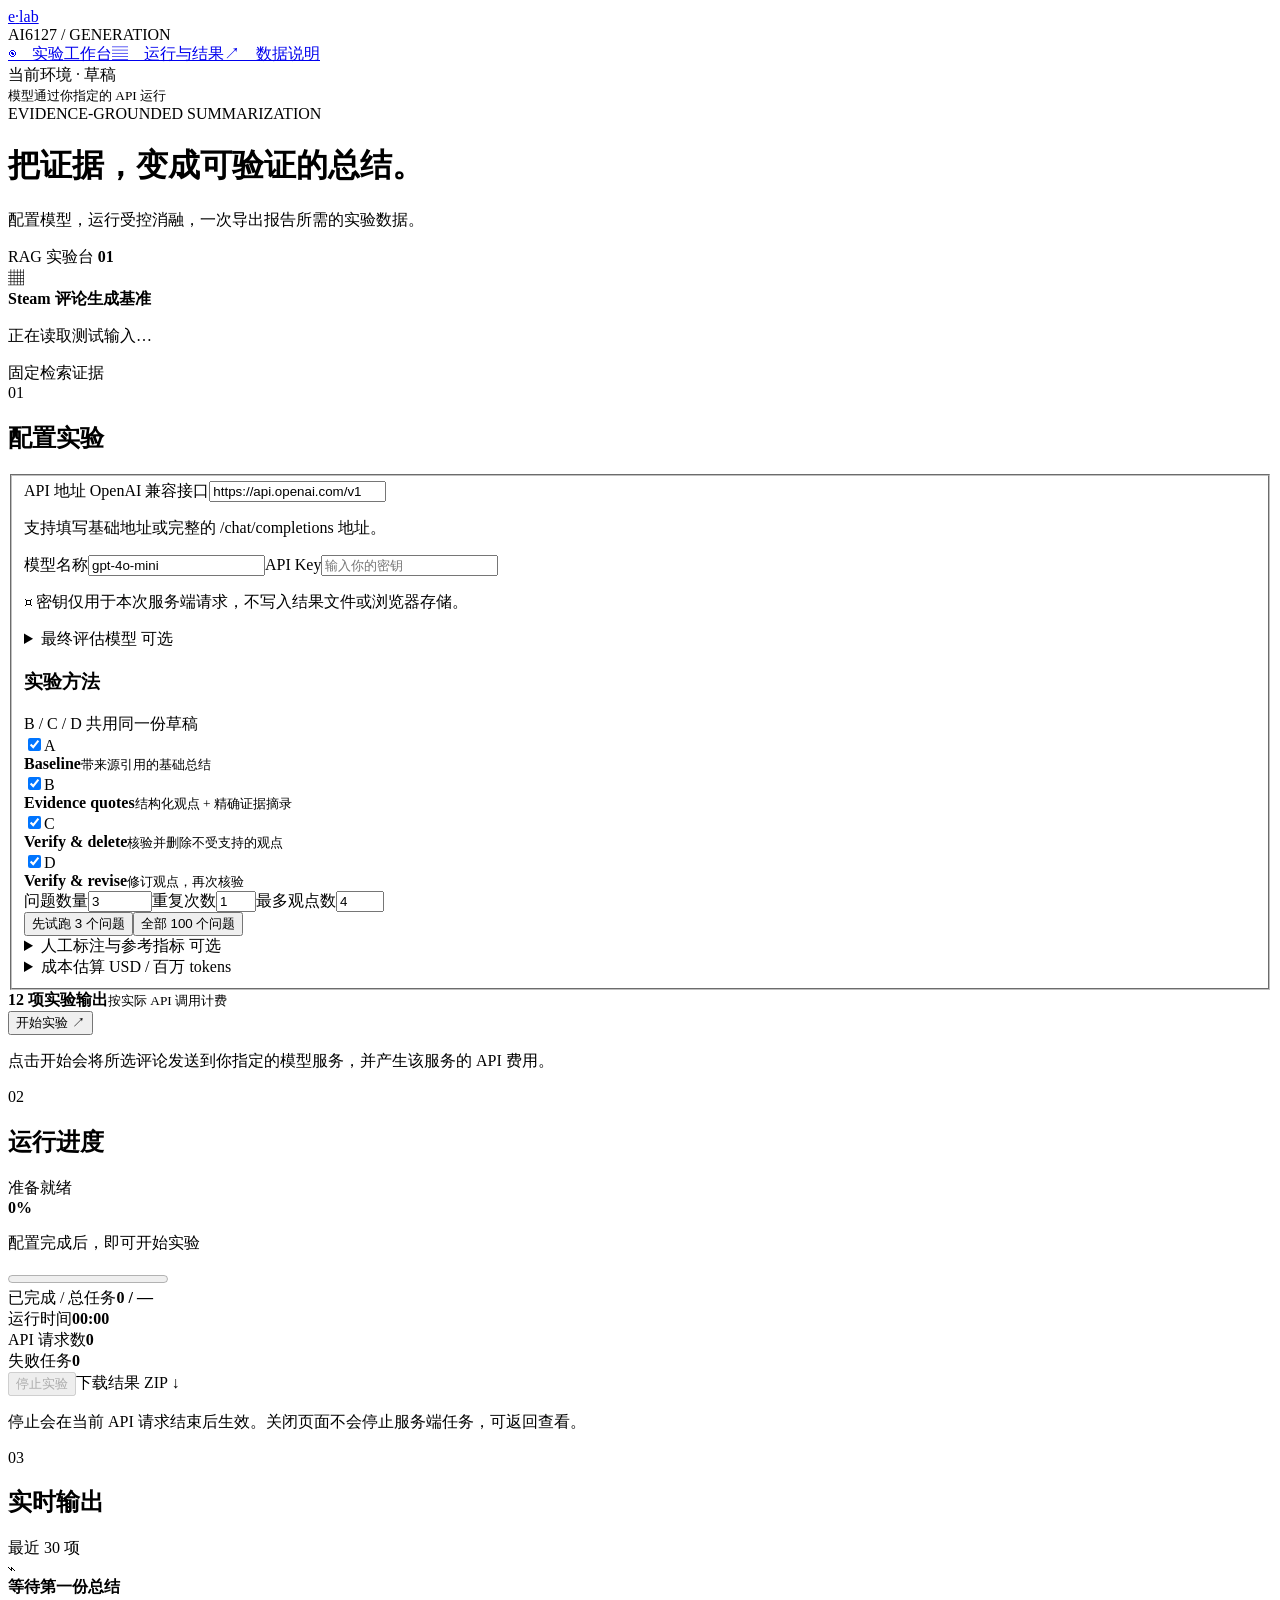
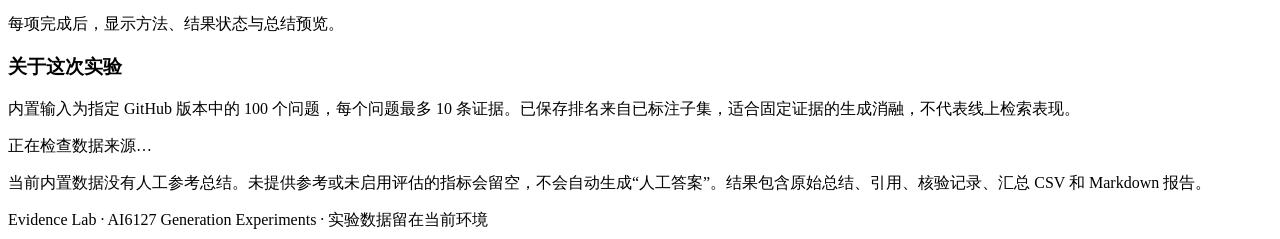
==== web/index.html @ 330d596f "Add experiment web UI and reproducible generation benchmark" ====
<!doctype html>
<html lang="zh-CN">
<head><meta charset="utf-8"><meta name="viewport" content="width=device-width,initial-scale=1"><title>Evidence Lab · RAG 实验台</title><link rel="stylesheet" href="/style.css"><script src="/app.js" defer></script></head>
<body>
<div class="shell">
<aside><a class="brand" href="/">e<span>·</span>lab</a><div class="project">AI6127 / GENERATION</div><nav><a class="active" href="#workspace">◉　实验工作台</a><a href="#results">▤　运行与结果</a><a href="#notes">↗　数据说明</a></nav><div class="aside-foot"><span class="dot"></span> 当前环境 · 草稿<br><small>模型通过你指定的 API 运行</small></div></aside>
<main id="workspace">
<header><div class="eyebrow">EVIDENCE-GROUNDED SUMMARIZATION</div><div class="headline"><div><h1>把证据，变成可验证的总结。</h1><p>配置模型，运行受控消融，一次导出报告所需的实验数据。</p></div><span class="badge">RAG 实验台 <b>01</b></span></div></header>
<div class="dataset-banner"><div class="dataset-icon">▦</div><div><strong>Steam 评论生成基准</strong><p id="dataset-info">正在读取测试输入…</p></div><span class="pill">固定检索证据</span></div>
<div id="alert" role="alert" hidden></div>
<div class="grid">
<section class="panel config"><div class="section-head"><span class="step">01</span><h2>配置实验</h2></div>
<form id="experiment-form">
<fieldset id="config-fields">
<label>API 地址 <span>OpenAI 兼容接口</span><input id="base-url" type="url" value="https://api.openai.com/v1" placeholder="https://your-provider.com/v1" required></label>
<p class="hint">支持填写基础地址或完整的 /chat/completions 地址。</p>
<div class="two"><label>模型名称<input id="model" value="gpt-4o-mini" required maxlength="200"></label><label>API Key<input id="api-key" type="password" autocomplete="off" placeholder="输入你的密钥" required></label></div>
<p class="privacy">⌑ 密钥仅用于本次服务端请求，不写入结果文件或浏览器存储。</p>
<details><summary>最终评估模型 <span>可选</span></summary><label>评估模型名称<input id="judge-model" placeholder="留空则只运行生成和性能测量"></label><div class="two"><label>评估 API 地址<input id="judge-base-url" type="url" placeholder="留空沿用生成 API"></label><label>评估 API Key<input id="judge-api-key" type="password" autocomplete="off" placeholder="留空沿用生成密钥"></label></div><p class="hint">建议使用不同模型进行独立评分。启用后会增加 API 调用及费用。</p></details>
<div class="divider"></div>
<div class="label-row"><h3>实验方法</h3><span>B / C / D 共用同一份草稿</span></div>
<div class="arms">
<label class="arm"><input type="checkbox" name="arm" value="baseline" checked><span class="arm-letter">A</span><div><strong>Baseline</strong><small>带来源引用的基础总结</small></div></label>
<label class="arm"><input type="checkbox" name="arm" value="improved" checked><span class="arm-letter">B</span><div><strong>Evidence quotes</strong><small>结构化观点 + 精确证据摘录</small></div></label>
<label class="arm"><input type="checkbox" name="arm" value="verify_delete" checked><span class="arm-letter">C</span><div><strong>Verify & delete</strong><small>核验并删除不受支持的观点</small></div></label>
<label class="arm"><input type="checkbox" name="arm" value="verify_revise" checked><span class="arm-letter">D</span><div><strong>Verify & revise</strong><small>修订观点，再次核验</small></div></label>
</div>
<div class="three"><label>问题数量<input id="limit" type="number" min="1" max="1000" value="3"></label><label>重复次数<input id="repeats" type="number" min="1" max="5" value="1"></label><label>最多观点数<input id="max-claims" type="number" min="1" max="12" value="4"></label></div>
<div class="presets"><button type="button" id="smoke-preset">先试跑 3 个问题</button><button type="button" id="full-preset">全部 100 个问题</button></div>
<details><summary>人工标注与参考指标 <span>可选</span></summary><label>上传测试集 JSONL<input id="dataset-file" type="file" accept=".jsonl,application/json,text/plain"></label><p class="hint">不上传则使用内置数据。ROUGE/BERTScore 需要逐条人工 reference；关键点覆盖率需要 key_points 与评估模型。</p><div class="checks"><label><input id="rouge" type="checkbox"> ROUGE</label><label><input id="bertscore" type="checkbox"> BERTScore</label></div><p class="hint">参考指标需服务端安装对应依赖；BERTScore 首次运行还需下载模型。</p></details>
<details><summary>成本估算 <span>USD / 百万 tokens</span></summary><div class="two"><label>生成输入价格<input id="input-price" type="number" min="0" step="any" placeholder="留空不估算"></label><label>生成输出价格<input id="output-price" type="number" min="0" step="any" placeholder="留空不估算"></label><label>评估输入价格<input id="judge-input-price" type="number" min="0" step="any" placeholder="留空不估算"></label><label>评估输出价格<input id="judge-output-price" type="number" min="0" step="any" placeholder="留空不估算"></label></div></details>
</fieldset>
<div class="launch"><div><strong id="estimate">12 项实验输出</strong><small id="call-estimate">按实际 API 调用计费</small></div><button type="submit" id="start">开始实验 <span>↗</span></button></div>
<p class="hint launch-hint">点击开始会将所选评论发送到你指定的模型服务，并产生该服务的 API 费用。</p>
</form></section>
<div class="right-column" id="results">
<section class="panel monitor"><div class="section-head"><span class="step">02</span><h2>运行进度</h2><span id="status" class="status">准备就绪</span></div><div class="progress-title"><strong id="percentage">0<span>%</span></strong><p id="stage">配置完成后，即可开始实验</p></div><progress id="progress" value="0" max="100"></progress><div class="stat-grid"><div><span>已完成 / 总任务</span><strong id="completed">0 / —</strong></div><div><span>运行时间</span><strong id="elapsed">00:00</strong></div><div><span>API 请求数</span><strong id="api-calls">0</strong></div><div><span>失败任务</span><strong id="failed">0</strong></div></div><div class="monitor-actions"><button id="stop" disabled>停止实验</button><a id="download" class="download disabled" aria-disabled="true">下载结果 ZIP ↓</a></div><p class="hint">停止会在当前 API 请求结束后生效。关闭页面不会停止服务端任务，可返回查看。</p></section>
<section class="panel activity"><div class="section-head"><span class="step">03</span><h2>实时输出</h2><span class="muted">最近 30 项</span></div><div id="events" aria-live="polite"><div class="empty"><div>⌁</div><strong>等待第一份总结</strong><p>每项完成后，显示方法、结果状态与总结预览。</p></div></div></section>
<section class="notes" id="notes"><h3>关于这次实验</h3><p>内置输入为指定 GitHub 版本中的 100 个问题，每个问题最多 10 条证据。已保存排名来自已标注子集，适合固定证据的生成消融，不代表线上检索表现。</p><p id="source-status">正在检查数据来源…</p><p>当前内置数据没有人工参考总结。未提供参考或未启用评估的指标会留空，不会自动生成“人工答案”。结果包含原始总结、引用、核验记录、汇总 CSV 和 Markdown 报告。</p></section>
</div></div>
<footer>Evidence Lab <span>·</span> AI6127 Generation Experiments <span>·</span> 实验数据留在当前环境</footer>
</main></div></body></html>
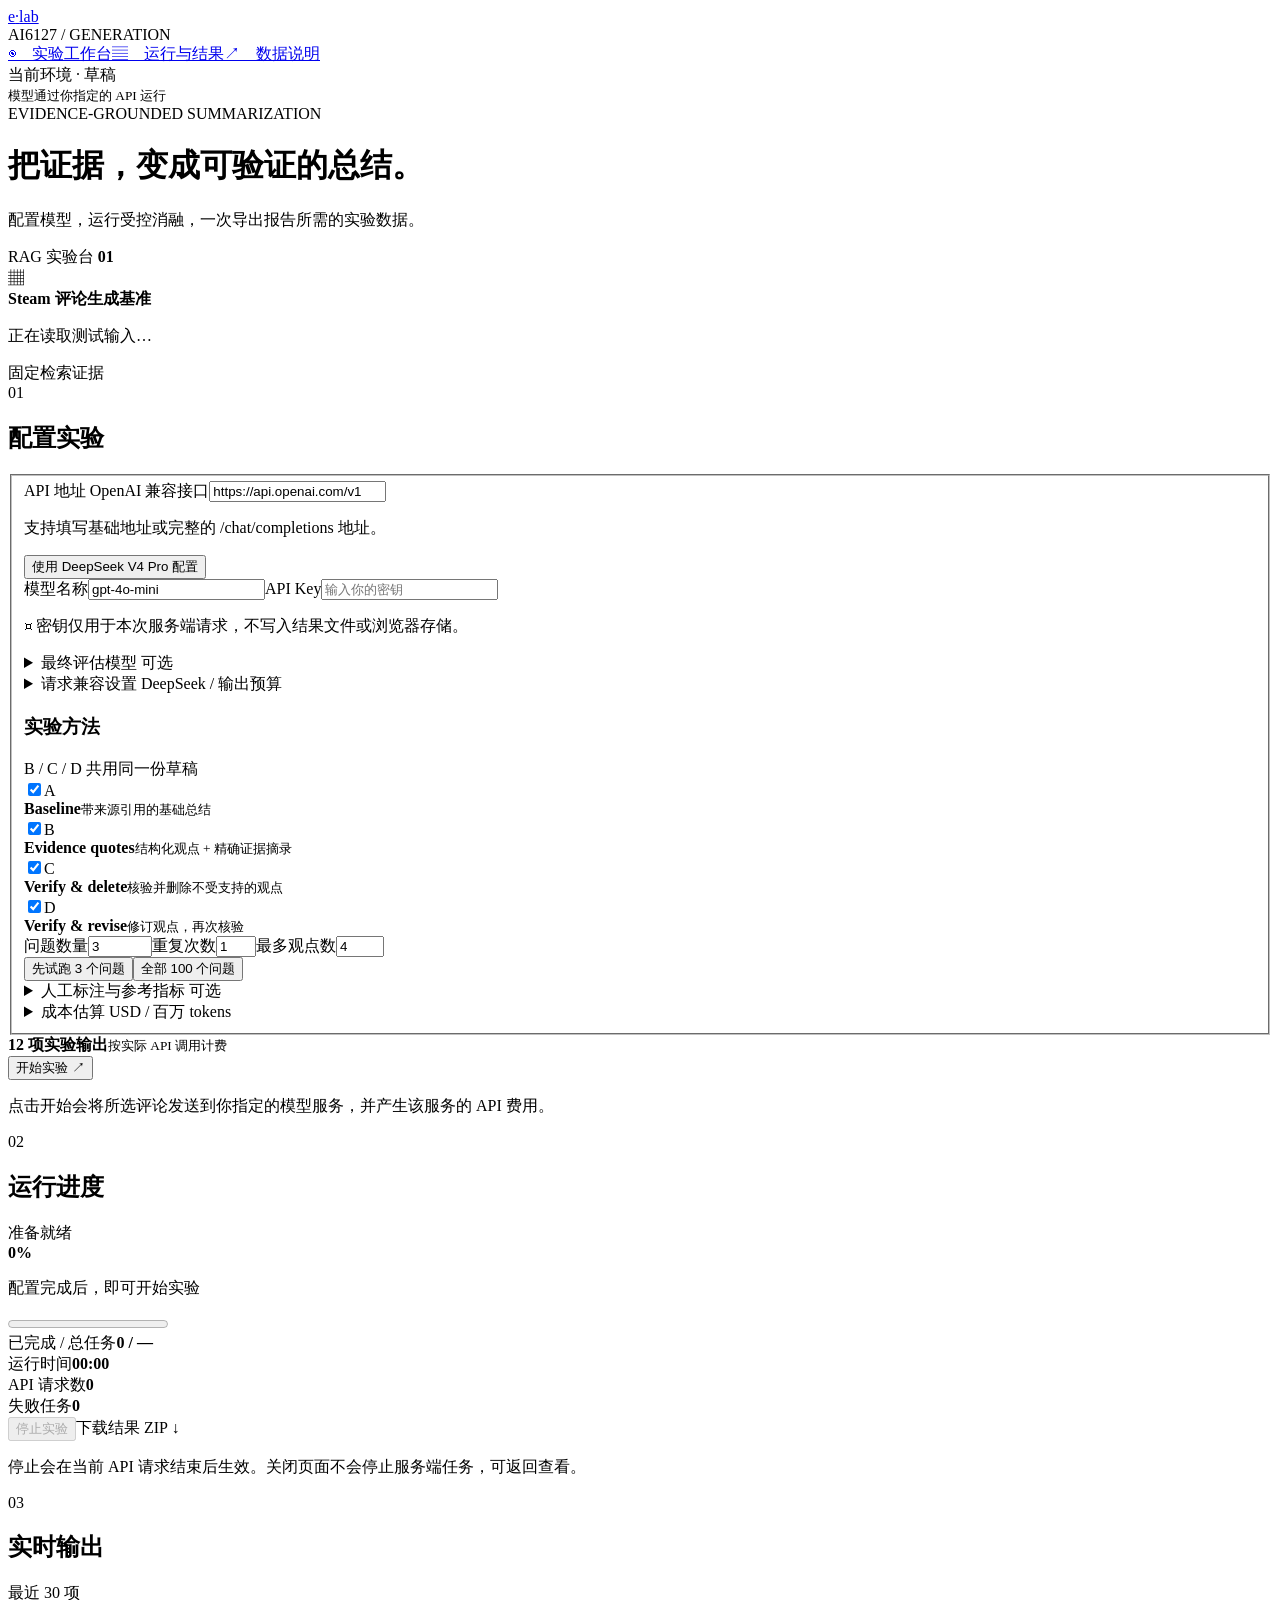
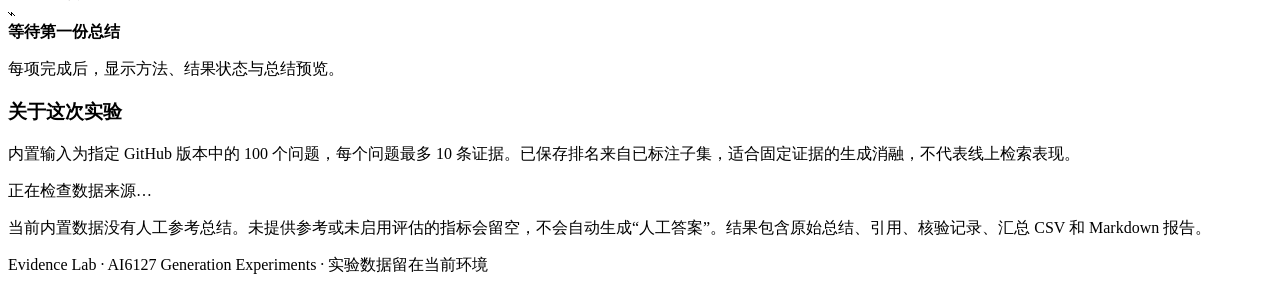
==== commit cd2574da: "Support DeepSeek V4 thinking settings and report safe API errors" ====
--- a/web/index.html
+++ b/web/index.html
@@ -14,9 +14,14 @@
 <fieldset id="config-fields">
 <label>API 地址 <span>OpenAI 兼容接口</span><input id="base-url" type="url" value="https://api.openai.com/v1" placeholder="https://your-provider.com/v1" required></label>
 <p class="hint">支持填写基础地址或完整的 /chat/completions 地址。</p>
+<div class="presets"><button type="button" id="deepseek-preset">使用 DeepSeek V4 Pro 配置</button></div>
 <div class="two"><label>模型名称<input id="model" value="gpt-4o-mini" required maxlength="200"></label><label>API Key<input id="api-key" type="password" autocomplete="off" placeholder="输入你的密钥" required></label></div>
 <p class="privacy">⌑ 密钥仅用于本次服务端请求，不写入结果文件或浏览器存储。</p>
 <details><summary>最终评估模型 <span>可选</span></summary><label>评估模型名称<input id="judge-model" placeholder="留空则只运行生成和性能测量"></label><div class="two"><label>评估 API 地址<input id="judge-base-url" type="url" placeholder="留空沿用生成 API"></label><label>评估 API Key<input id="judge-api-key" type="password" autocomplete="off" placeholder="留空沿用生成密钥"></label></div><p class="hint">建议使用不同模型进行独立评分。启用后会增加 API 调用及费用。</p></details>
+<details><summary>请求兼容设置 <span>DeepSeek / 输出预算</span></summary>
+<label>思考模式<select id="thinking"><option value="auto">自动：DeepSeek V4 / Flash 关闭思考</option><option value="disabled">显式关闭思考（需 API 支持）</option><option value="enabled">显式开启思考（需 API 支持）</option></select></label>
+<div class="two"><label>最大输出 tokens<input id="max-output-tokens" type="number" min="256" max="131072" value="8192"></label><label>请求超时（秒）<input id="timeout" type="number" min="10" max="600" value="180"></label></div>
+<p class="hint">DeepSeek V4 默认开启思考。建议先关闭思考完成基础实验；开启时可能需要更大输出预算和更长超时，费用也会变化。</p></details>
 <div class="divider"></div>
 <div class="label-row"><h3>实验方法</h3><span>B / C / D 共用同一份草稿</span></div>
 <div class="arms">
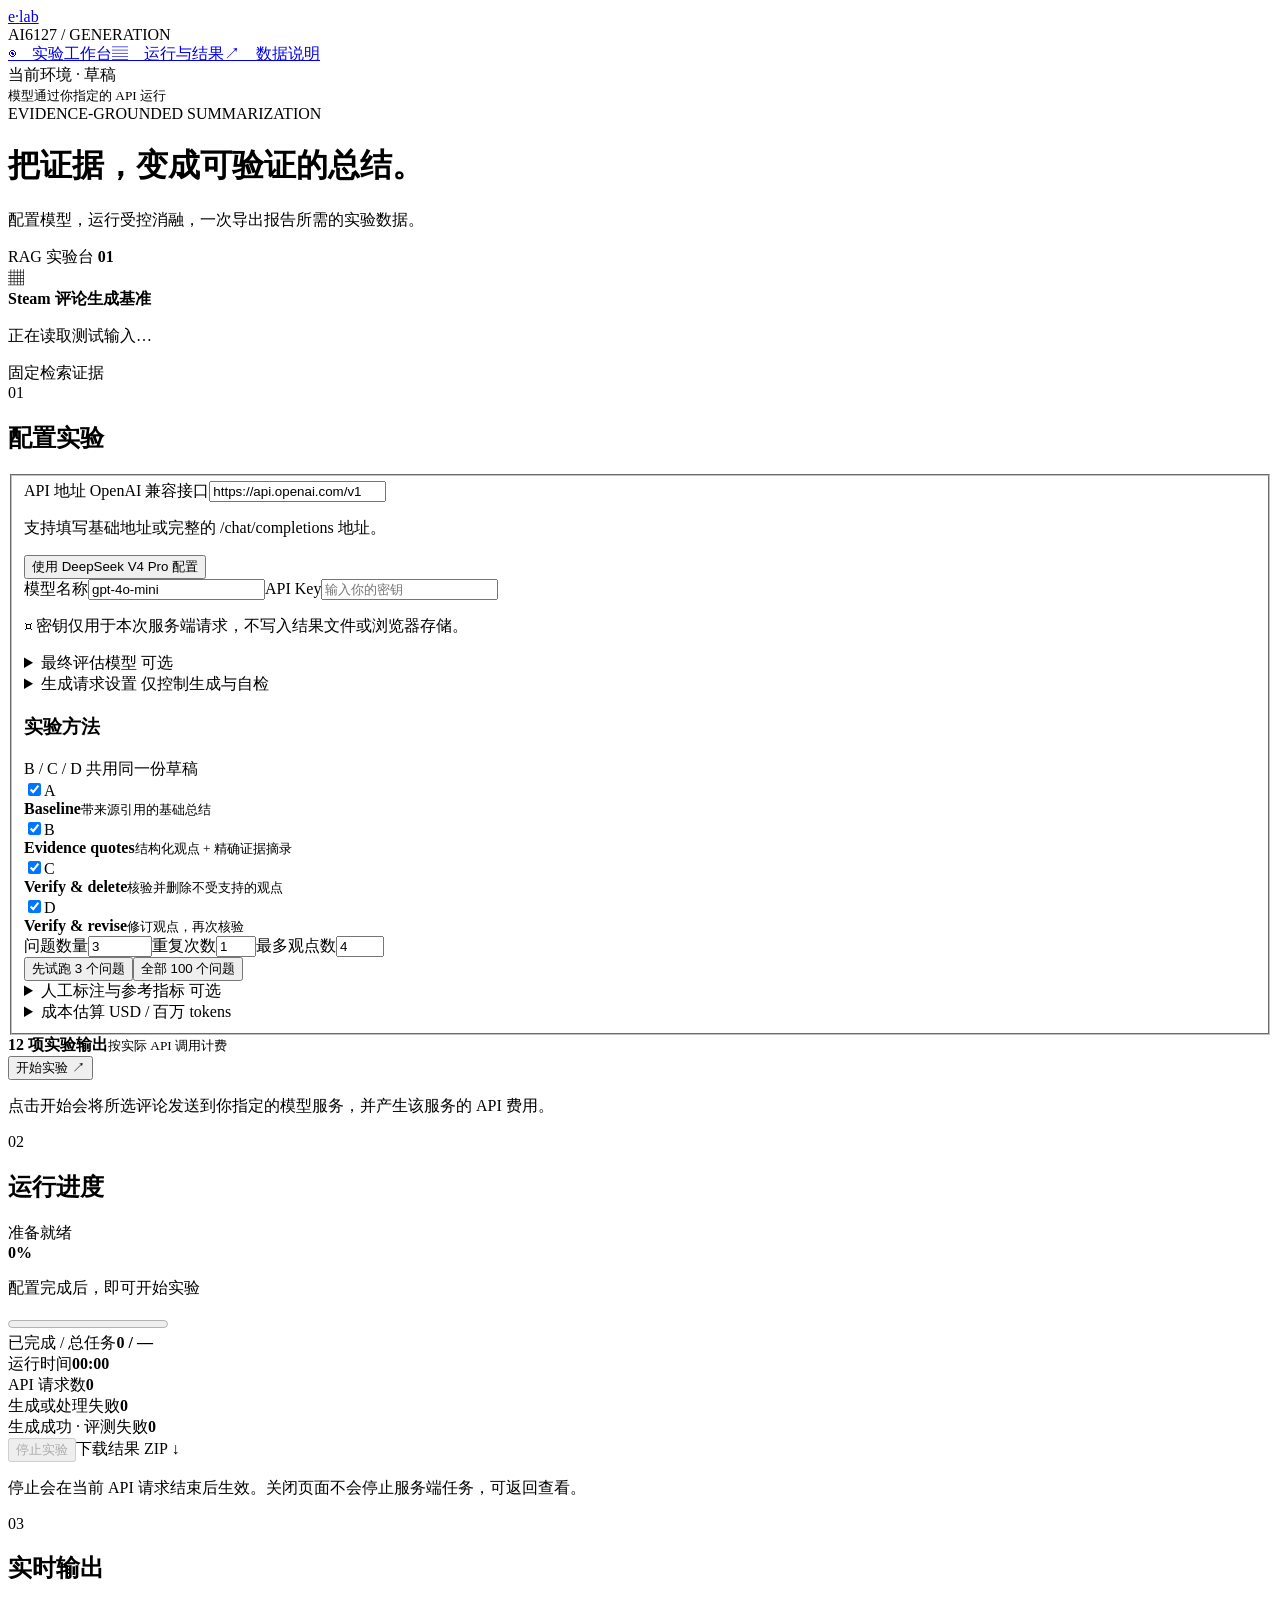
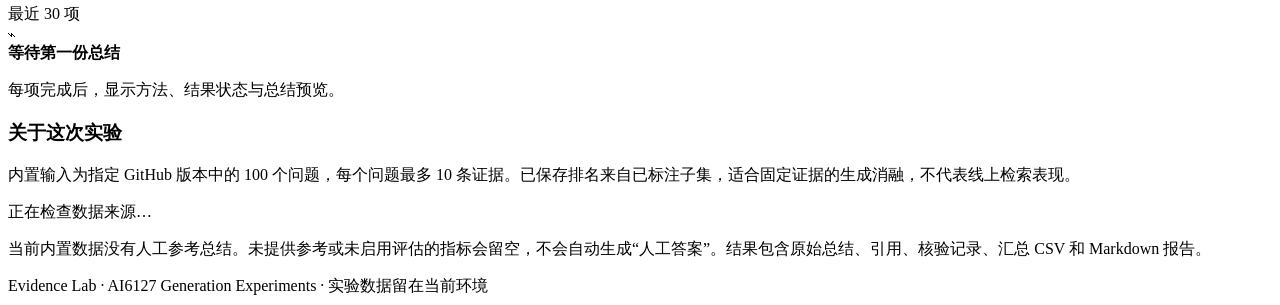
==== commit 7d4da5af: "Adapt Alibaba Qwen judging and preserve partial generation success" ====
--- a/web/index.html
+++ b/web/index.html
@@ -17,9 +17,13 @@
 <div class="presets"><button type="button" id="deepseek-preset">使用 DeepSeek V4 Pro 配置</button></div>
 <div class="two"><label>模型名称<input id="model" value="gpt-4o-mini" required maxlength="200"></label><label>API Key<input id="api-key" type="password" autocomplete="off" placeholder="输入你的密钥" required></label></div>
 <p class="privacy">⌑ 密钥仅用于本次服务端请求，不写入结果文件或浏览器存储。</p>
-<details><summary>最终评估模型 <span>可选</span></summary><label>评估模型名称<input id="judge-model" placeholder="留空则只运行生成和性能测量"></label><div class="two"><label>评估 API 地址<input id="judge-base-url" type="url" placeholder="留空沿用生成 API"></label><label>评估 API Key<input id="judge-api-key" type="password" autocomplete="off" placeholder="留空沿用生成密钥"></label></div><p class="hint">建议使用不同模型进行独立评分。启用后会增加 API 调用及费用。</p></details>
-<details><summary>请求兼容设置 <span>DeepSeek / 输出预算</span></summary>
-<label>思考模式<select id="thinking"><option value="auto">自动：DeepSeek V4 / Flash 关闭思考</option><option value="disabled">显式关闭思考（需 API 支持）</option><option value="enabled">显式开启思考（需 API 支持）</option></select></label>
+<details><summary>最终评估模型 <span>可选</span></summary><label>评估模型名称<input id="judge-model" placeholder="留空则只运行生成和性能测量"></label><div class="two"><label>评估 API 地址<input id="judge-base-url" type="url" placeholder="留空沿用生成 API"></label><label>评估 API Key<input id="judge-api-key" type="password" autocomplete="off" placeholder="留空沿用生成密钥"></label></div><p class="hint">建议使用不同模型进行独立评分。阿里云评测请填写阿里云自己的 Key，不要沿用 DeepSeek Key。</p>
+<div class="presets"><button type="button" id="qwen-judge-preset">使用 Qwen 3.8 Max 评测配置</button></div>
+<label>评测思考模式<select id="judge-thinking"><option value="auto">自动：官方 DeepSeek / 阿里云 Qwen3 关闭思考</option><option value="disabled">关闭评测思考（按供应商适配参数）</option><option value="enabled">开启评测思考（按供应商适配参数）</option></select></label>
+<div class="two"><label>评测最大输出 tokens<input id="judge-max-output-tokens" type="number" min="256" max="131072" value="4096"></label><label>评测超时（秒）<input id="judge-timeout" type="number" min="10" max="600" value="300"></label></div>
+<p class="hint">评测参数独立于生成模型。阿里云 Qwen 使用 enable_thinking，DeepSeek 使用 thinking；超时不会被记成生成失败。</p></details>
+<details><summary>生成请求设置 <span>仅控制生成与自检</span></summary>
+<label>思考模式<select id="thinking"><option value="auto">自动：官方 DeepSeek / 阿里云 Qwen3 关闭思考</option><option value="disabled">显式关闭思考（需 API 支持）</option><option value="enabled">显式开启思考（需 API 支持）</option></select></label>
 <div class="two"><label>最大输出 tokens<input id="max-output-tokens" type="number" min="256" max="131072" value="8192"></label><label>请求超时（秒）<input id="timeout" type="number" min="10" max="600" value="180"></label></div>
 <p class="hint">DeepSeek V4 默认开启思考。建议先关闭思考完成基础实验；开启时可能需要更大输出预算和更长超时，费用也会变化。</p></details>
 <div class="divider"></div>
@@ -39,7 +43,7 @@
 <p class="hint launch-hint">点击开始会将所选评论发送到你指定的模型服务，并产生该服务的 API 费用。</p>
 </form></section>
 <div class="right-column" id="results">
-<section class="panel monitor"><div class="section-head"><span class="step">02</span><h2>运行进度</h2><span id="status" class="status">准备就绪</span></div><div class="progress-title"><strong id="percentage">0<span>%</span></strong><p id="stage">配置完成后，即可开始实验</p></div><progress id="progress" value="0" max="100"></progress><div class="stat-grid"><div><span>已完成 / 总任务</span><strong id="completed">0 / —</strong></div><div><span>运行时间</span><strong id="elapsed">00:00</strong></div><div><span>API 请求数</span><strong id="api-calls">0</strong></div><div><span>失败任务</span><strong id="failed">0</strong></div></div><div class="monitor-actions"><button id="stop" disabled>停止实验</button><a id="download" class="download disabled" aria-disabled="true">下载结果 ZIP ↓</a></div><p class="hint">停止会在当前 API 请求结束后生效。关闭页面不会停止服务端任务，可返回查看。</p></section>
+<section class="panel monitor"><div class="section-head"><span class="step">02</span><h2>运行进度</h2><span id="status" class="status">准备就绪</span></div><div class="progress-title"><strong id="percentage">0<span>%</span></strong><p id="stage">配置完成后，即可开始实验</p></div><progress id="progress" value="0" max="100"></progress><div class="stat-grid"><div><span>已完成 / 总任务</span><strong id="completed">0 / —</strong></div><div><span>运行时间</span><strong id="elapsed">00:00</strong></div><div><span>API 请求数</span><strong id="api-calls">0</strong></div><div><span>生成或处理失败</span><strong id="failed">0</strong></div><div><span>生成成功 · 评测失败</span><strong id="judge-failed">0</strong></div></div><div class="monitor-actions"><button id="stop" disabled>停止实验</button><a id="download" class="download disabled" aria-disabled="true">下载结果 ZIP ↓</a></div><p class="hint">停止会在当前 API 请求结束后生效。关闭页面不会停止服务端任务，可返回查看。</p></section>
 <section class="panel activity"><div class="section-head"><span class="step">03</span><h2>实时输出</h2><span class="muted">最近 30 项</span></div><div id="events" aria-live="polite"><div class="empty"><div>⌁</div><strong>等待第一份总结</strong><p>每项完成后，显示方法、结果状态与总结预览。</p></div></div></section>
 <section class="notes" id="notes"><h3>关于这次实验</h3><p>内置输入为指定 GitHub 版本中的 100 个问题，每个问题最多 10 条证据。已保存排名来自已标注子集，适合固定证据的生成消融，不代表线上检索表现。</p><p id="source-status">正在检查数据来源…</p><p>当前内置数据没有人工参考总结。未提供参考或未启用评估的指标会留空，不会自动生成“人工答案”。结果包含原始总结、引用、核验记录、汇总 CSV 和 Markdown 报告。</p></section>
 </div></div>
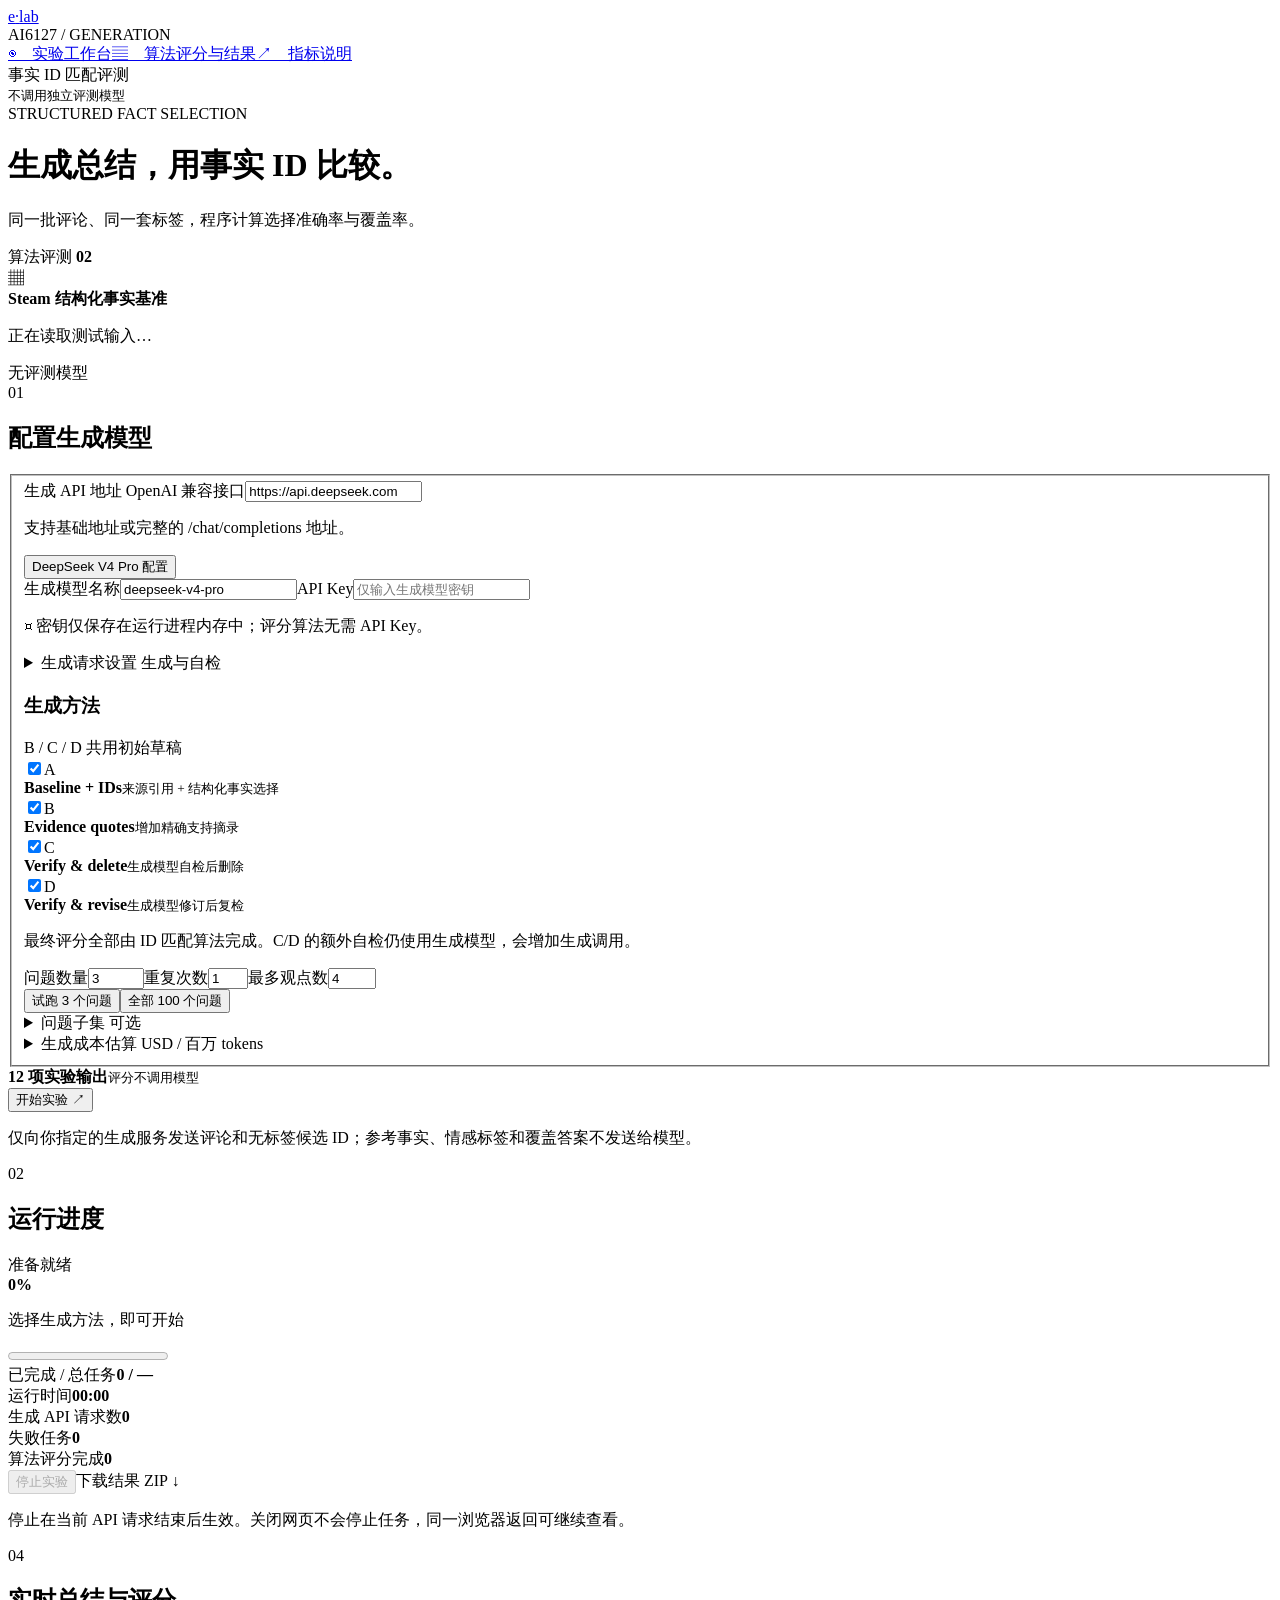
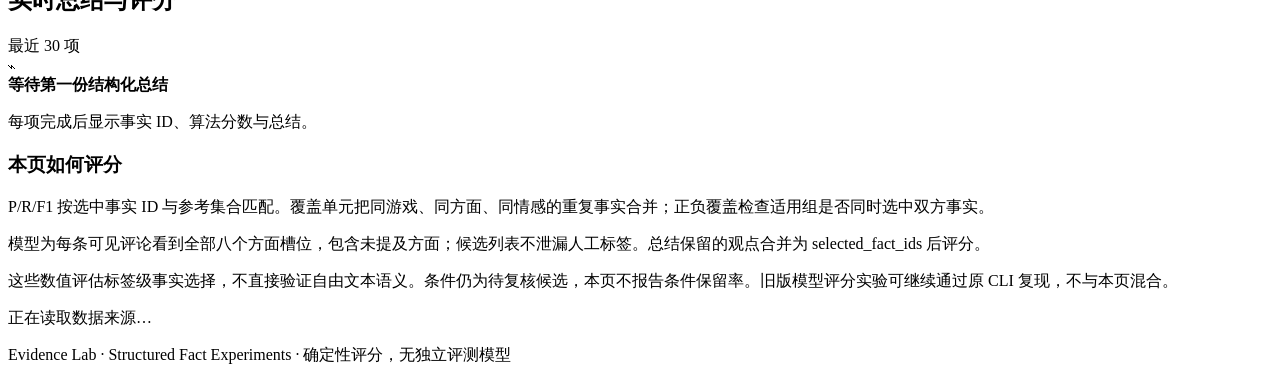
==== commit 7b3c8850: "Switch web experiments to deterministic fact-ID evaluation" ====
--- a/web/index.html
+++ b/web/index.html
@@ -1,51 +1,35 @@
 <!doctype html>
 <html lang="zh-CN">
-<head><meta charset="utf-8"><meta name="viewport" content="width=device-width,initial-scale=1"><title>Evidence Lab · RAG 实验台</title><link rel="stylesheet" href="/style.css"><script src="/app.js" defer></script></head>
-<body>
-<div class="shell">
-<aside><a class="brand" href="/">e<span>·</span>lab</a><div class="project">AI6127 / GENERATION</div><nav><a class="active" href="#workspace">◉　实验工作台</a><a href="#results">▤　运行与结果</a><a href="#notes">↗　数据说明</a></nav><div class="aside-foot"><span class="dot"></span> 当前环境 · 草稿<br><small>模型通过你指定的 API 运行</small></div></aside>
-<main id="workspace">
-<header><div class="eyebrow">EVIDENCE-GROUNDED SUMMARIZATION</div><div class="headline"><div><h1>把证据，变成可验证的总结。</h1><p>配置模型，运行受控消融，一次导出报告所需的实验数据。</p></div><span class="badge">RAG 实验台 <b>01</b></span></div></header>
-<div class="dataset-banner"><div class="dataset-icon">▦</div><div><strong>Steam 评论生成基准</strong><p id="dataset-info">正在读取测试输入…</p></div><span class="pill">固定检索证据</span></div>
-<div id="alert" role="alert" hidden></div>
-<div class="grid">
-<section class="panel config"><div class="section-head"><span class="step">01</span><h2>配置实验</h2></div>
-<form id="experiment-form">
-<fieldset id="config-fields">
-<label>API 地址 <span>OpenAI 兼容接口</span><input id="base-url" type="url" value="https://api.openai.com/v1" placeholder="https://your-provider.com/v1" required></label>
-<p class="hint">支持填写基础地址或完整的 /chat/completions 地址。</p>
-<div class="presets"><button type="button" id="deepseek-preset">使用 DeepSeek V4 Pro 配置</button></div>
-<div class="two"><label>模型名称<input id="model" value="gpt-4o-mini" required maxlength="200"></label><label>API Key<input id="api-key" type="password" autocomplete="off" placeholder="输入你的密钥" required></label></div>
-<p class="privacy">⌑ 密钥仅用于本次服务端请求，不写入结果文件或浏览器存储。</p>
-<details><summary>最终评估模型 <span>可选</span></summary><label>评估模型名称<input id="judge-model" placeholder="留空则只运行生成和性能测量"></label><div class="two"><label>评估 API 地址<input id="judge-base-url" type="url" placeholder="留空沿用生成 API"></label><label>评估 API Key<input id="judge-api-key" type="password" autocomplete="off" placeholder="留空沿用生成密钥"></label></div><p class="hint">建议使用不同模型进行独立评分。阿里云评测请填写阿里云自己的 Key，不要沿用 DeepSeek Key。</p>
-<div class="presets"><button type="button" id="qwen-judge-preset">使用 Qwen 3.8 Max 评测配置</button></div>
-<label>评测思考模式<select id="judge-thinking"><option value="auto">自动：官方 DeepSeek / 阿里云 Qwen3 关闭思考</option><option value="disabled">关闭评测思考（按供应商适配参数）</option><option value="enabled">开启评测思考（按供应商适配参数）</option></select></label>
-<div class="two"><label>评测最大输出 tokens<input id="judge-max-output-tokens" type="number" min="256" max="131072" value="4096"></label><label>评测超时（秒）<input id="judge-timeout" type="number" min="10" max="600" value="300"></label></div>
-<p class="hint">评测参数独立于生成模型。阿里云 Qwen 使用 enable_thinking，DeepSeek 使用 thinking；超时不会被记成生成失败。</p></details>
-<details><summary>生成请求设置 <span>仅控制生成与自检</span></summary>
-<label>思考模式<select id="thinking"><option value="auto">自动：官方 DeepSeek / 阿里云 Qwen3 关闭思考</option><option value="disabled">显式关闭思考（需 API 支持）</option><option value="enabled">显式开启思考（需 API 支持）</option></select></label>
-<div class="two"><label>最大输出 tokens<input id="max-output-tokens" type="number" min="256" max="131072" value="8192"></label><label>请求超时（秒）<input id="timeout" type="number" min="10" max="600" value="180"></label></div>
-<p class="hint">DeepSeek V4 默认开启思考。建议先关闭思考完成基础实验；开启时可能需要更大输出预算和更长超时，费用也会变化。</p></details>
-<div class="divider"></div>
-<div class="label-row"><h3>实验方法</h3><span>B / C / D 共用同一份草稿</span></div>
+<head><meta charset="utf-8"><meta name="viewport" content="width=device-width,initial-scale=1"><title>Evidence Lab · 结构化事实实验</title><link rel="stylesheet" href="/style.css"><script src="/app.js" defer></script></head>
+<body><div class="shell">
+<aside><a class="brand" href="/">e<span>·</span>lab</a><div class="project">AI6127 / GENERATION</div><nav><a class="active" href="#workspace">◉　实验工作台</a><a href="#results">▤　算法评分与结果</a><a href="#notes">↗　指标说明</a></nav><div class="aside-foot"><span class="dot"></span> 事实 ID 匹配评测<br><small>不调用独立评测模型</small></div></aside>
+<main id="workspace"><header><div class="eyebrow">STRUCTURED FACT SELECTION</div><div class="headline"><div><h1>生成总结，用事实 ID 比较。</h1><p>同一批评论、同一套标签，程序计算选择准确率与覆盖率。</p></div><span class="badge">算法评测 <b>02</b></span></div></header>
+<div class="dataset-banner"><div class="dataset-icon">▦</div><div><strong>Steam 结构化事实基准</strong><p id="dataset-info">正在读取测试输入…</p></div><span class="pill">无评测模型</span></div>
+<div id="alert" role="alert" hidden></div><div class="grid">
+<section class="panel config"><div class="section-head"><span class="step">01</span><h2>配置生成模型</h2></div>
+<form id="experiment-form"><fieldset id="config-fields">
+<label>生成 API 地址 <span>OpenAI 兼容接口</span><input id="base-url" type="url" value="https://api.deepseek.com" required></label><p class="hint">支持基础地址或完整的 /chat/completions 地址。</p>
+<div class="presets"><button type="button" id="deepseek-preset">DeepSeek V4 Pro 配置</button></div>
+<div class="two"><label>生成模型名称<input id="model" value="deepseek-v4-pro" required maxlength="200"></label><label>API Key<input id="api-key" type="password" autocomplete="off" placeholder="仅输入生成模型密钥" required></label></div>
+<p class="privacy">⌑ 密钥仅保存在运行进程内存中；评分算法无需 API Key。</p>
+<details><summary>生成请求设置 <span>生成与自检</span></summary><label>思考模式<select id="thinking"><option value="auto">自动：官方 DeepSeek / 阿里云 Qwen3 关闭思考</option><option value="disabled">显式关闭思考</option><option value="enabled">显式开启思考</option></select></label><div class="two"><label>最大输出 tokens<input id="max-output-tokens" type="number" min="256" max="131072" value="8192"></label><label>超时（秒）<input id="timeout" type="number" min="10" max="600" value="180"></label></div></details>
+<div class="divider"></div><div class="label-row"><h3>生成方法</h3><span>B / C / D 共用初始草稿</span></div>
 <div class="arms">
-<label class="arm"><input type="checkbox" name="arm" value="baseline" checked><span class="arm-letter">A</span><div><strong>Baseline</strong><small>带来源引用的基础总结</small></div></label>
-<label class="arm"><input type="checkbox" name="arm" value="improved" checked><span class="arm-letter">B</span><div><strong>Evidence quotes</strong><small>结构化观点 + 精确证据摘录</small></div></label>
-<label class="arm"><input type="checkbox" name="arm" value="verify_delete" checked><span class="arm-letter">C</span><div><strong>Verify & delete</strong><small>核验并删除不受支持的观点</small></div></label>
-<label class="arm"><input type="checkbox" name="arm" value="verify_revise" checked><span class="arm-letter">D</span><div><strong>Verify & revise</strong><small>修订观点，再次核验</small></div></label>
-</div>
-<div class="three"><label>问题数量<input id="limit" type="number" min="1" max="1000" value="3"></label><label>重复次数<input id="repeats" type="number" min="1" max="5" value="1"></label><label>最多观点数<input id="max-claims" type="number" min="1" max="12" value="4"></label></div>
-<div class="presets"><button type="button" id="smoke-preset">先试跑 3 个问题</button><button type="button" id="full-preset">全部 100 个问题</button></div>
-<details><summary>人工标注与参考指标 <span>可选</span></summary><label>上传测试集 JSONL<input id="dataset-file" type="file" accept=".jsonl,application/json,text/plain"></label><p class="hint">不上传则使用内置数据。ROUGE/BERTScore 需要逐条人工 reference；关键点覆盖率需要 key_points 与评估模型。</p><div class="checks"><label><input id="rouge" type="checkbox"> ROUGE</label><label><input id="bertscore" type="checkbox"> BERTScore</label></div><p class="hint">参考指标需服务端安装对应依赖；BERTScore 首次运行还需下载模型。</p></details>
-<details><summary>成本估算 <span>USD / 百万 tokens</span></summary><div class="two"><label>生成输入价格<input id="input-price" type="number" min="0" step="any" placeholder="留空不估算"></label><label>生成输出价格<input id="output-price" type="number" min="0" step="any" placeholder="留空不估算"></label><label>评估输入价格<input id="judge-input-price" type="number" min="0" step="any" placeholder="留空不估算"></label><label>评估输出价格<input id="judge-output-price" type="number" min="0" step="any" placeholder="留空不估算"></label></div></details>
-</fieldset>
-<div class="launch"><div><strong id="estimate">12 项实验输出</strong><small id="call-estimate">按实际 API 调用计费</small></div><button type="submit" id="start">开始实验 <span>↗</span></button></div>
-<p class="hint launch-hint">点击开始会将所选评论发送到你指定的模型服务，并产生该服务的 API 费用。</p>
-</form></section>
+<label class="arm"><input type="checkbox" name="arm" value="baseline" checked><span class="arm-letter">A</span><div><strong>Baseline + IDs</strong><small>来源引用 + 结构化事实选择</small></div></label>
+<label class="arm"><input type="checkbox" name="arm" value="improved" checked><span class="arm-letter">B</span><div><strong>Evidence quotes</strong><small>增加精确支持摘录</small></div></label>
+<label class="arm"><input type="checkbox" name="arm" value="verify_delete" checked><span class="arm-letter">C</span><div><strong>Verify & delete</strong><small>生成模型自检后删除</small></div></label>
+<label class="arm"><input type="checkbox" name="arm" value="verify_revise" checked><span class="arm-letter">D</span><div><strong>Verify & revise</strong><small>生成模型修订后复检</small></div></label></div>
+<p class="hint">最终评分全部由 ID 匹配算法完成。C/D 的额外自检仍使用生成模型，会增加生成调用。</p>
+<div class="three"><label>问题数量<input id="limit" type="number" min="1" max="100" value="3"></label><label>重复次数<input id="repeats" type="number" min="1" max="5" value="1"></label><label>最多观点数<input id="max-claims" type="number" min="1" max="12" value="4"></label></div>
+<div class="presets"><button type="button" id="smoke-preset">试跑 3 个问题</button><button type="button" id="full-preset">全部 100 个问题</button></div>
+<details><summary>问题子集 <span>可选</span></summary><label>上传原基准问题的 JSONL 子集<input id="dataset-file" type="file" accept=".jsonl,application/json,text/plain"></label><p class="hint">只接受现有100题中查询和证据保持一致的案例，防止更改输入后错用参考标签。不上传则按默认顺序取题。</p></details>
+<details><summary>生成成本估算 <span>USD / 百万 tokens</span></summary><div class="two"><label>输入价格<input id="input-price" type="number" min="0" step="any" placeholder="可留空"></label><label>输出价格<input id="output-price" type="number" min="0" step="any" placeholder="可留空"></label></div></details>
+</fieldset><div class="launch"><div><strong id="estimate">12 项实验输出</strong><small id="call-estimate">评分不调用模型</small></div><button type="submit" id="start">开始实验 ↗</button></div><p class="hint launch-hint">仅向你指定的生成服务发送评论和无标签候选 ID；参考事实、情感标签和覆盖答案不发送给模型。</p></form></section>
 <div class="right-column" id="results">
-<section class="panel monitor"><div class="section-head"><span class="step">02</span><h2>运行进度</h2><span id="status" class="status">准备就绪</span></div><div class="progress-title"><strong id="percentage">0<span>%</span></strong><p id="stage">配置完成后，即可开始实验</p></div><progress id="progress" value="0" max="100"></progress><div class="stat-grid"><div><span>已完成 / 总任务</span><strong id="completed">0 / —</strong></div><div><span>运行时间</span><strong id="elapsed">00:00</strong></div><div><span>API 请求数</span><strong id="api-calls">0</strong></div><div><span>生成或处理失败</span><strong id="failed">0</strong></div><div><span>生成成功 · 评测失败</span><strong id="judge-failed">0</strong></div></div><div class="monitor-actions"><button id="stop" disabled>停止实验</button><a id="download" class="download disabled" aria-disabled="true">下载结果 ZIP ↓</a></div><p class="hint">停止会在当前 API 请求结束后生效。关闭页面不会停止服务端任务，可返回查看。</p></section>
-<section class="panel activity"><div class="section-head"><span class="step">03</span><h2>实时输出</h2><span class="muted">最近 30 项</span></div><div id="events" aria-live="polite"><div class="empty"><div>⌁</div><strong>等待第一份总结</strong><p>每项完成后，显示方法、结果状态与总结预览。</p></div></div></section>
-<section class="notes" id="notes"><h3>关于这次实验</h3><p>内置输入为指定 GitHub 版本中的 100 个问题，每个问题最多 10 条证据。已保存排名来自已标注子集，适合固定证据的生成消融，不代表线上检索表现。</p><p id="source-status">正在检查数据来源…</p><p>当前内置数据没有人工参考总结。未提供参考或未启用评估的指标会留空，不会自动生成“人工答案”。结果包含原始总结、引用、核验记录、汇总 CSV 和 Markdown 报告。</p></section>
-</div></div>
-<footer>Evidence Lab <span>·</span> AI6127 Generation Experiments <span>·</span> 实验数据留在当前环境</footer>
-</main></div></body></html>
+<section class="panel monitor"><div class="section-head"><span class="step">02</span><h2>运行进度</h2><span id="status" class="status">准备就绪</span></div><div class="progress-title"><strong id="percentage">0<span>%</span></strong><p id="stage">选择生成方法，即可开始</p></div><progress id="progress" value="0" max="100"></progress>
+<div class="stat-grid"><div><span>已完成 / 总任务</span><strong id="completed">0 / —</strong></div><div><span>运行时间</span><strong id="elapsed">00:00</strong></div><div><span>生成 API 请求数</span><strong id="api-calls">0</strong></div><div><span>失败任务</span><strong id="failed">0</strong></div><div><span>算法评分完成</span><strong id="scored">0</strong></div></div>
+<div class="monitor-actions"><button id="stop" disabled>停止实验</button><a id="download" class="download disabled" aria-disabled="true">下载结果 ZIP ↓</a></div><p class="hint">停止在当前 API 请求结束后生效。关闭网页不会停止任务，同一浏览器返回可继续查看。</p></section>
+<section class="panel" id="aggregate-panel" hidden><div class="section-head"><span class="step">03</span><h2>算法评分汇总</h2></div><div class="table-scroll"><table class="score-table"><thead><tr><th>方法</th><th>P</th><th>R</th><th>F1</th><th>单元覆盖</th><th>正负覆盖</th></tr></thead><tbody id="aggregates"></tbody></table></div><p class="hint">均值和有效样本数见下载 CSV；无适用参考或分歧时显示 —。</p></section>
+<section class="panel activity"><div class="section-head"><span class="step">04</span><h2>实时总结与评分</h2><span class="muted">最近 30 项</span></div><div id="events" aria-live="polite"><div class="empty"><div>⌁</div><strong>等待第一份结构化总结</strong><p>每项完成后显示事实 ID、算法分数与总结。</p></div></div></section>
+<section class="notes" id="notes"><h3>本页如何评分</h3><p>P/R/F1 按选中事实 ID 与参考集合匹配。覆盖单元把同游戏、同方面、同情感的重复事实合并；正负覆盖检查适用组是否同时选中双方事实。</p><p>模型为每条可见评论看到全部八个方面槽位，包含未提及方面；候选列表不泄漏人工标签。总结保留的观点合并为 selected_fact_ids 后评分。</p><p>这些数值评估标签级事实选择，不直接验证自由文本语义。条件仍为待复核候选，本页不报告条件保留率。旧版模型评分实验可继续通过原 CLI 复现，不与本页混合。</p><p id="source-status">正在读取数据来源…</p></section>
+</div></div><footer>Evidence Lab <span>·</span> Structured Fact Experiments <span>·</span> 确定性评分，无独立评测模型</footer></main></div></body></html>
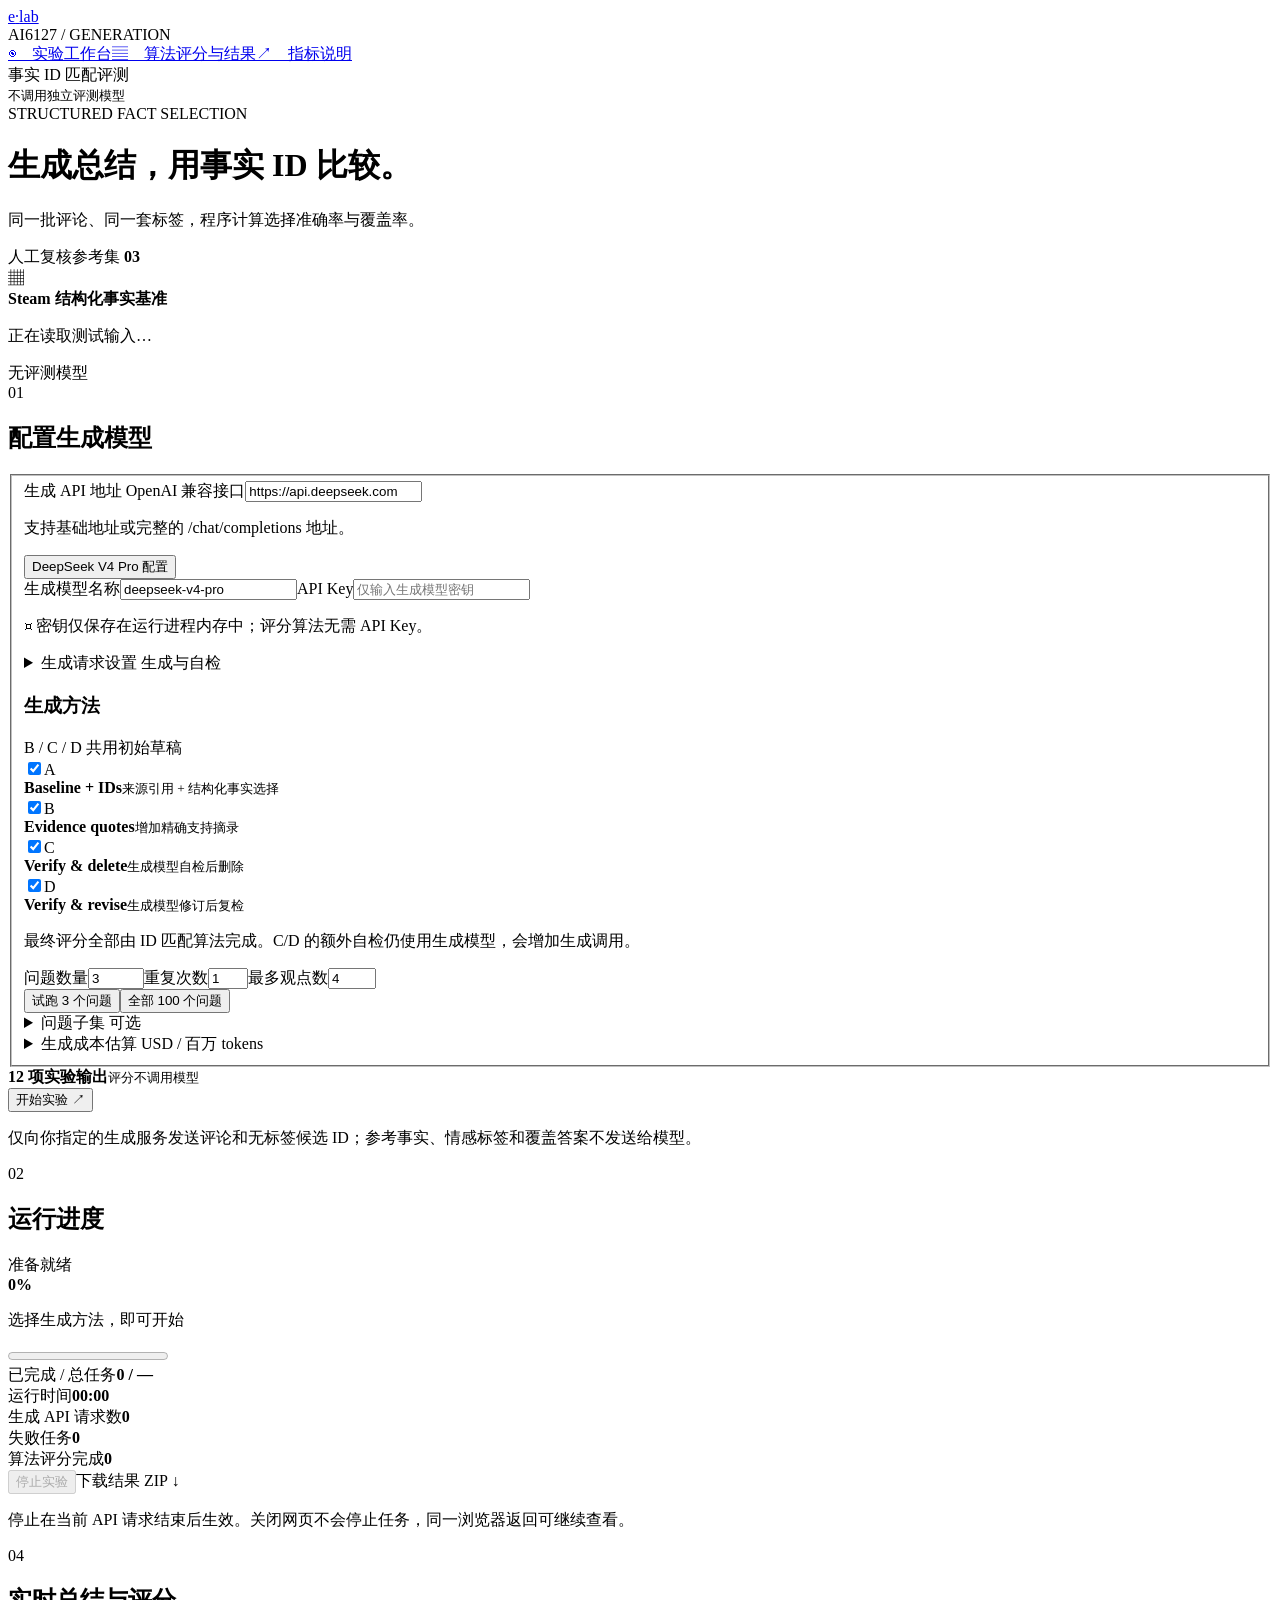
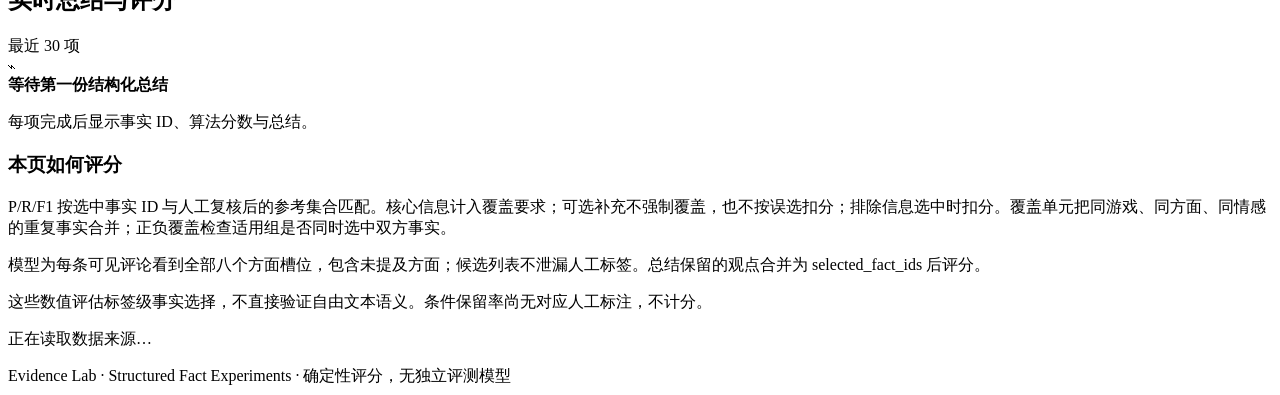
==== commit c7bdf1ea: "Keep final human-reviewed generation experiment" ====
--- a/web/index.html
+++ b/web/index.html
@@ -3,7 +3,7 @@
 <head><meta charset="utf-8"><meta name="viewport" content="width=device-width,initial-scale=1"><title>Evidence Lab · 结构化事实实验</title><link rel="stylesheet" href="/style.css"><script src="/app.js" defer></script></head>
 <body><div class="shell">
 <aside><a class="brand" href="/">e<span>·</span>lab</a><div class="project">AI6127 / GENERATION</div><nav><a class="active" href="#workspace">◉　实验工作台</a><a href="#results">▤　算法评分与结果</a><a href="#notes">↗　指标说明</a></nav><div class="aside-foot"><span class="dot"></span> 事实 ID 匹配评测<br><small>不调用独立评测模型</small></div></aside>
-<main id="workspace"><header><div class="eyebrow">STRUCTURED FACT SELECTION</div><div class="headline"><div><h1>生成总结，用事实 ID 比较。</h1><p>同一批评论、同一套标签，程序计算选择准确率与覆盖率。</p></div><span class="badge">算法评测 <b>02</b></span></div></header>
+<main id="workspace"><header><div class="eyebrow">STRUCTURED FACT SELECTION</div><div class="headline"><div><h1>生成总结，用事实 ID 比较。</h1><p>同一批评论、同一套标签，程序计算选择准确率与覆盖率。</p></div><span class="badge">人工复核参考集 <b>03</b></span></div></header>
 <div class="dataset-banner"><div class="dataset-icon">▦</div><div><strong>Steam 结构化事实基准</strong><p id="dataset-info">正在读取测试输入…</p></div><span class="pill">无评测模型</span></div>
 <div id="alert" role="alert" hidden></div><div class="grid">
 <section class="panel config"><div class="section-head"><span class="step">01</span><h2>配置生成模型</h2></div>
@@ -31,5 +31,5 @@
 <div class="monitor-actions"><button id="stop" disabled>停止实验</button><a id="download" class="download disabled" aria-disabled="true">下载结果 ZIP ↓</a></div><p class="hint">停止在当前 API 请求结束后生效。关闭网页不会停止任务，同一浏览器返回可继续查看。</p></section>
 <section class="panel" id="aggregate-panel" hidden><div class="section-head"><span class="step">03</span><h2>算法评分汇总</h2></div><div class="table-scroll"><table class="score-table"><thead><tr><th>方法</th><th>P</th><th>R</th><th>F1</th><th>单元覆盖</th><th>正负覆盖</th></tr></thead><tbody id="aggregates"></tbody></table></div><p class="hint">均值和有效样本数见下载 CSV；无适用参考或分歧时显示 —。</p></section>
 <section class="panel activity"><div class="section-head"><span class="step">04</span><h2>实时总结与评分</h2><span class="muted">最近 30 项</span></div><div id="events" aria-live="polite"><div class="empty"><div>⌁</div><strong>等待第一份结构化总结</strong><p>每项完成后显示事实 ID、算法分数与总结。</p></div></div></section>
-<section class="notes" id="notes"><h3>本页如何评分</h3><p>P/R/F1 按选中事实 ID 与参考集合匹配。覆盖单元把同游戏、同方面、同情感的重复事实合并；正负覆盖检查适用组是否同时选中双方事实。</p><p>模型为每条可见评论看到全部八个方面槽位，包含未提及方面；候选列表不泄漏人工标签。总结保留的观点合并为 selected_fact_ids 后评分。</p><p>这些数值评估标签级事实选择，不直接验证自由文本语义。条件仍为待复核候选，本页不报告条件保留率。旧版模型评分实验可继续通过原 CLI 复现，不与本页混合。</p><p id="source-status">正在读取数据来源…</p></section>
+<section class="notes" id="notes"><h3>本页如何评分</h3><p>P/R/F1 按选中事实 ID 与人工复核后的参考集合匹配。核心信息计入覆盖要求；可选补充不强制覆盖，也不按误选扣分；排除信息选中时扣分。覆盖单元把同游戏、同方面、同情感的重复事实合并；正负覆盖检查适用组是否同时选中双方事实。</p><p>模型为每条可见评论看到全部八个方面槽位，包含未提及方面；候选列表不泄漏人工标签。总结保留的观点合并为 selected_fact_ids 后评分。</p><p>这些数值评估标签级事实选择，不直接验证自由文本语义。条件保留率尚无对应人工标注，不计分。</p><p id="source-status">正在读取数据来源…</p></section>
 </div></div><footer>Evidence Lab <span>·</span> Structured Fact Experiments <span>·</span> 确定性评分，无独立评测模型</footer></main></div></body></html>
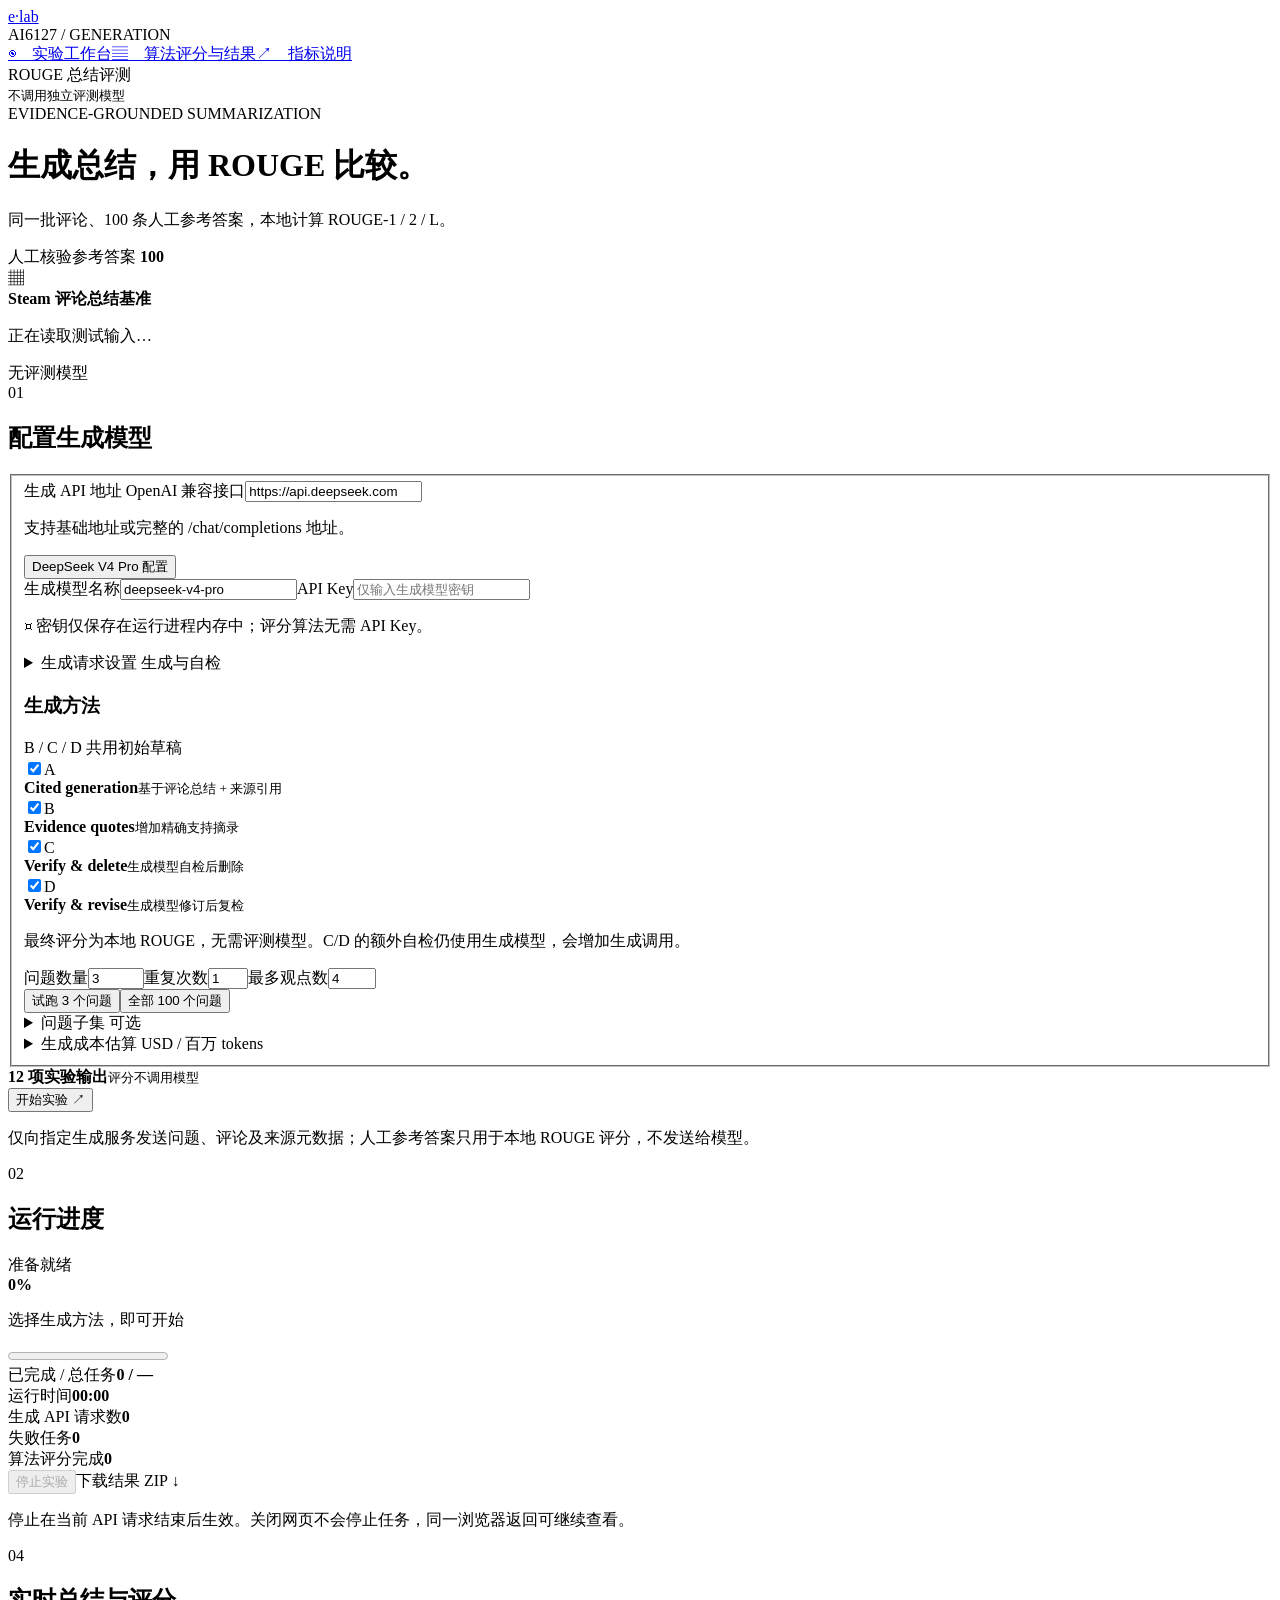
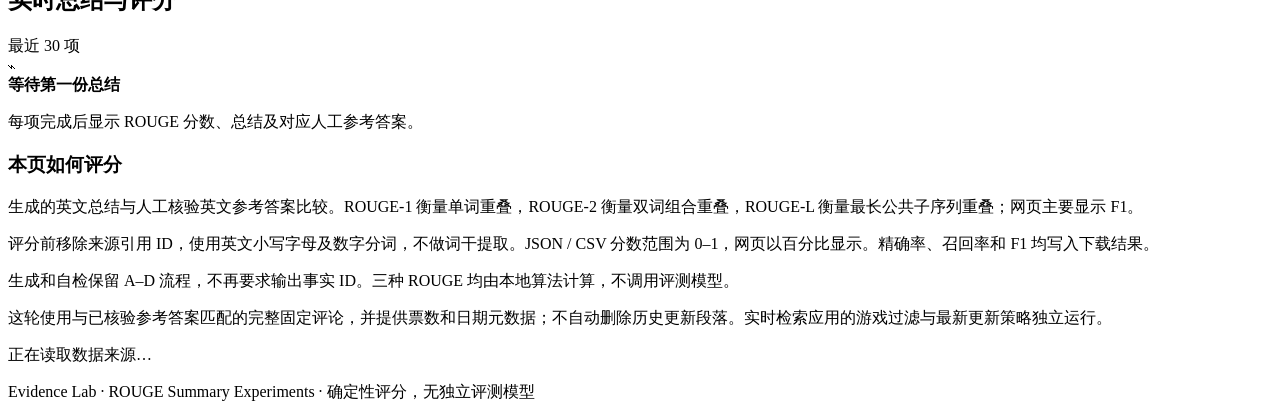
==== commit 94654200: "Use reviewed-reference ROUGE for web and CLI generation experiments" ====
--- a/web/index.html
+++ b/web/index.html
@@ -1,10 +1,10 @@
 <!doctype html>
 <html lang="zh-CN">
-<head><meta charset="utf-8"><meta name="viewport" content="width=device-width,initial-scale=1"><title>Evidence Lab · 结构化事实实验</title><link rel="stylesheet" href="/style.css"><script src="/app.js" defer></script></head>
+<head><meta charset="utf-8"><meta name="viewport" content="width=device-width,initial-scale=1"><title>Evidence Lab · ROUGE 总结实验</title><link rel="stylesheet" href="/style.css"><script src="/app.js" defer></script></head>
 <body><div class="shell">
-<aside><a class="brand" href="/">e<span>·</span>lab</a><div class="project">AI6127 / GENERATION</div><nav><a class="active" href="#workspace">◉　实验工作台</a><a href="#results">▤　算法评分与结果</a><a href="#notes">↗　指标说明</a></nav><div class="aside-foot"><span class="dot"></span> 事实 ID 匹配评测<br><small>不调用独立评测模型</small></div></aside>
-<main id="workspace"><header><div class="eyebrow">STRUCTURED FACT SELECTION</div><div class="headline"><div><h1>生成总结，用事实 ID 比较。</h1><p>同一批评论、同一套标签，程序计算选择准确率与覆盖率。</p></div><span class="badge">人工复核参考集 <b>03</b></span></div></header>
-<div class="dataset-banner"><div class="dataset-icon">▦</div><div><strong>Steam 结构化事实基准</strong><p id="dataset-info">正在读取测试输入…</p></div><span class="pill">无评测模型</span></div>
+<aside><a class="brand" href="/">e<span>·</span>lab</a><div class="project">AI6127 / GENERATION</div><nav><a class="active" href="#workspace">◉　实验工作台</a><a href="#results">▤　算法评分与结果</a><a href="#notes">↗　指标说明</a></nav><div class="aside-foot"><span class="dot"></span> ROUGE 总结评测<br><small>不调用独立评测模型</small></div></aside>
+<main id="workspace"><header><div class="eyebrow">EVIDENCE-GROUNDED SUMMARIZATION</div><div class="headline"><div><h1>生成总结，用 ROUGE 比较。</h1><p>同一批评论、100 条人工参考答案，本地计算 ROUGE-1 / 2 / L。</p></div><span class="badge">人工核验参考答案 <b>100</b></span></div></header>
+<div class="dataset-banner"><div class="dataset-icon">▦</div><div><strong>Steam 评论总结基准</strong><p id="dataset-info">正在读取测试输入…</p></div><span class="pill">无评测模型</span></div>
 <div id="alert" role="alert" hidden></div><div class="grid">
 <section class="panel config"><div class="section-head"><span class="step">01</span><h2>配置生成模型</h2></div>
 <form id="experiment-form"><fieldset id="config-fields">
@@ -15,21 +15,21 @@
 <details><summary>生成请求设置 <span>生成与自检</span></summary><label>思考模式<select id="thinking"><option value="auto">自动：官方 DeepSeek / 阿里云 Qwen3 关闭思考</option><option value="disabled">显式关闭思考</option><option value="enabled">显式开启思考</option></select></label><div class="two"><label>最大输出 tokens<input id="max-output-tokens" type="number" min="256" max="131072" value="8192"></label><label>超时（秒）<input id="timeout" type="number" min="10" max="600" value="180"></label></div></details>
 <div class="divider"></div><div class="label-row"><h3>生成方法</h3><span>B / C / D 共用初始草稿</span></div>
 <div class="arms">
-<label class="arm"><input type="checkbox" name="arm" value="baseline" checked><span class="arm-letter">A</span><div><strong>Baseline + IDs</strong><small>来源引用 + 结构化事实选择</small></div></label>
+<label class="arm"><input type="checkbox" name="arm" value="baseline" checked><span class="arm-letter">A</span><div><strong>Cited generation</strong><small>基于评论总结 + 来源引用</small></div></label>
 <label class="arm"><input type="checkbox" name="arm" value="improved" checked><span class="arm-letter">B</span><div><strong>Evidence quotes</strong><small>增加精确支持摘录</small></div></label>
 <label class="arm"><input type="checkbox" name="arm" value="verify_delete" checked><span class="arm-letter">C</span><div><strong>Verify & delete</strong><small>生成模型自检后删除</small></div></label>
 <label class="arm"><input type="checkbox" name="arm" value="verify_revise" checked><span class="arm-letter">D</span><div><strong>Verify & revise</strong><small>生成模型修订后复检</small></div></label></div>
-<p class="hint">最终评分全部由 ID 匹配算法完成。C/D 的额外自检仍使用生成模型，会增加生成调用。</p>
+<p class="hint">最终评分为本地 ROUGE，无需评测模型。C/D 的额外自检仍使用生成模型，会增加生成调用。</p>
 <div class="three"><label>问题数量<input id="limit" type="number" min="1" max="100" value="3"></label><label>重复次数<input id="repeats" type="number" min="1" max="5" value="1"></label><label>最多观点数<input id="max-claims" type="number" min="1" max="12" value="4"></label></div>
 <div class="presets"><button type="button" id="smoke-preset">试跑 3 个问题</button><button type="button" id="full-preset">全部 100 个问题</button></div>
-<details><summary>问题子集 <span>可选</span></summary><label>上传原基准问题的 JSONL 子集<input id="dataset-file" type="file" accept=".jsonl,application/json,text/plain"></label><p class="hint">只接受现有100题中查询和证据保持一致的案例，防止更改输入后错用参考标签。不上传则按默认顺序取题。</p></details>
+<details><summary>问题子集 <span>可选</span></summary><label>上传原基准问题的 JSONL 子集<input id="dataset-file" type="file" accept=".jsonl,application/json,text/plain"></label><p class="hint">只接受现有 100 题中问题、评论及元数据保持一致的子集。不上传则使用已内置的测试题及对应人工参考答案。</p></details>
 <details><summary>生成成本估算 <span>USD / 百万 tokens</span></summary><div class="two"><label>输入价格<input id="input-price" type="number" min="0" step="any" placeholder="可留空"></label><label>输出价格<input id="output-price" type="number" min="0" step="any" placeholder="可留空"></label></div></details>
-</fieldset><div class="launch"><div><strong id="estimate">12 项实验输出</strong><small id="call-estimate">评分不调用模型</small></div><button type="submit" id="start">开始实验 ↗</button></div><p class="hint launch-hint">仅向你指定的生成服务发送评论和无标签候选 ID；参考事实、情感标签和覆盖答案不发送给模型。</p></form></section>
+</fieldset><div class="launch"><div><strong id="estimate">12 项实验输出</strong><small id="call-estimate">评分不调用模型</small></div><button type="submit" id="start">开始实验 ↗</button></div><p class="hint launch-hint">仅向指定生成服务发送问题、评论及来源元数据；人工参考答案只用于本地 ROUGE 评分，不发送给模型。</p></form></section>
 <div class="right-column" id="results">
 <section class="panel monitor"><div class="section-head"><span class="step">02</span><h2>运行进度</h2><span id="status" class="status">准备就绪</span></div><div class="progress-title"><strong id="percentage">0<span>%</span></strong><p id="stage">选择生成方法，即可开始</p></div><progress id="progress" value="0" max="100"></progress>
 <div class="stat-grid"><div><span>已完成 / 总任务</span><strong id="completed">0 / —</strong></div><div><span>运行时间</span><strong id="elapsed">00:00</strong></div><div><span>生成 API 请求数</span><strong id="api-calls">0</strong></div><div><span>失败任务</span><strong id="failed">0</strong></div><div><span>算法评分完成</span><strong id="scored">0</strong></div></div>
 <div class="monitor-actions"><button id="stop" disabled>停止实验</button><a id="download" class="download disabled" aria-disabled="true">下载结果 ZIP ↓</a></div><p class="hint">停止在当前 API 请求结束后生效。关闭网页不会停止任务，同一浏览器返回可继续查看。</p></section>
-<section class="panel" id="aggregate-panel" hidden><div class="section-head"><span class="step">03</span><h2>算法评分汇总</h2></div><div class="table-scroll"><table class="score-table"><thead><tr><th>方法</th><th>P</th><th>R</th><th>F1</th><th>单元覆盖</th><th>正负覆盖</th></tr></thead><tbody id="aggregates"></tbody></table></div><p class="hint">均值和有效样本数见下载 CSV；无适用参考或分歧时显示 —。</p></section>
-<section class="panel activity"><div class="section-head"><span class="step">04</span><h2>实时总结与评分</h2><span class="muted">最近 30 项</span></div><div id="events" aria-live="polite"><div class="empty"><div>⌁</div><strong>等待第一份结构化总结</strong><p>每项完成后显示事实 ID、算法分数与总结。</p></div></div></section>
-<section class="notes" id="notes"><h3>本页如何评分</h3><p>P/R/F1 按选中事实 ID 与人工复核后的参考集合匹配。核心信息计入覆盖要求；可选补充不强制覆盖，也不按误选扣分；排除信息选中时扣分。覆盖单元把同游戏、同方面、同情感的重复事实合并；正负覆盖检查适用组是否同时选中双方事实。</p><p>模型为每条可见评论看到全部八个方面槽位，包含未提及方面；候选列表不泄漏人工标签。总结保留的观点合并为 selected_fact_ids 后评分。</p><p>这些数值评估标签级事实选择，不直接验证自由文本语义。条件保留率尚无对应人工标注，不计分。</p><p id="source-status">正在读取数据来源…</p></section>
-</div></div><footer>Evidence Lab <span>·</span> Structured Fact Experiments <span>·</span> 确定性评分，无独立评测模型</footer></main></div></body></html>
+<section class="panel" id="aggregate-panel" hidden><div class="section-head"><span class="step">03</span><h2>算法评分汇总</h2></div><div class="table-scroll"><table class="score-table"><thead><tr><th>方法</th><th>ROUGE-1 F1</th><th>ROUGE-2 F1</th><th>ROUGE-L F1</th></tr></thead><tbody id="aggregates"></tbody></table></div><p class="hint">表中为逐题 F1 的宏平均；下载 CSV 同时包含三种 ROUGE 的 Precision、Recall、F1 和有效样本数。</p></section>
+<section class="panel activity"><div class="section-head"><span class="step">04</span><h2>实时总结与评分</h2><span class="muted">最近 30 项</span></div><div id="events" aria-live="polite"><div class="empty"><div>⌁</div><strong>等待第一份总结</strong><p>每项完成后显示 ROUGE 分数、总结及对应人工参考答案。</p></div></div></section>
+<section class="notes" id="notes"><h3>本页如何评分</h3><p>生成的英文总结与人工核验英文参考答案比较。ROUGE-1 衡量单词重叠，ROUGE-2 衡量双词组合重叠，ROUGE-L 衡量最长公共子序列重叠；网页主要显示 F1。</p><p>评分前移除来源引用 ID，使用英文小写字母及数字分词，不做词干提取。JSON / CSV 分数范围为 0–1，网页以百分比显示。精确率、召回率和 F1 均写入下载结果。</p><p>生成和自检保留 A–D 流程，不再要求输出事实 ID。三种 ROUGE 均由本地算法计算，不调用评测模型。</p><p>这轮使用与已核验参考答案匹配的完整固定评论，并提供票数和日期元数据；不自动删除历史更新段落。实时检索应用的游戏过滤与最新更新策略独立运行。</p><p id="source-status">正在读取数据来源…</p></section>
+</div></div><footer>Evidence Lab <span>·</span> ROUGE Summary Experiments <span>·</span> 确定性评分，无独立评测模型</footer></main></div></body></html>
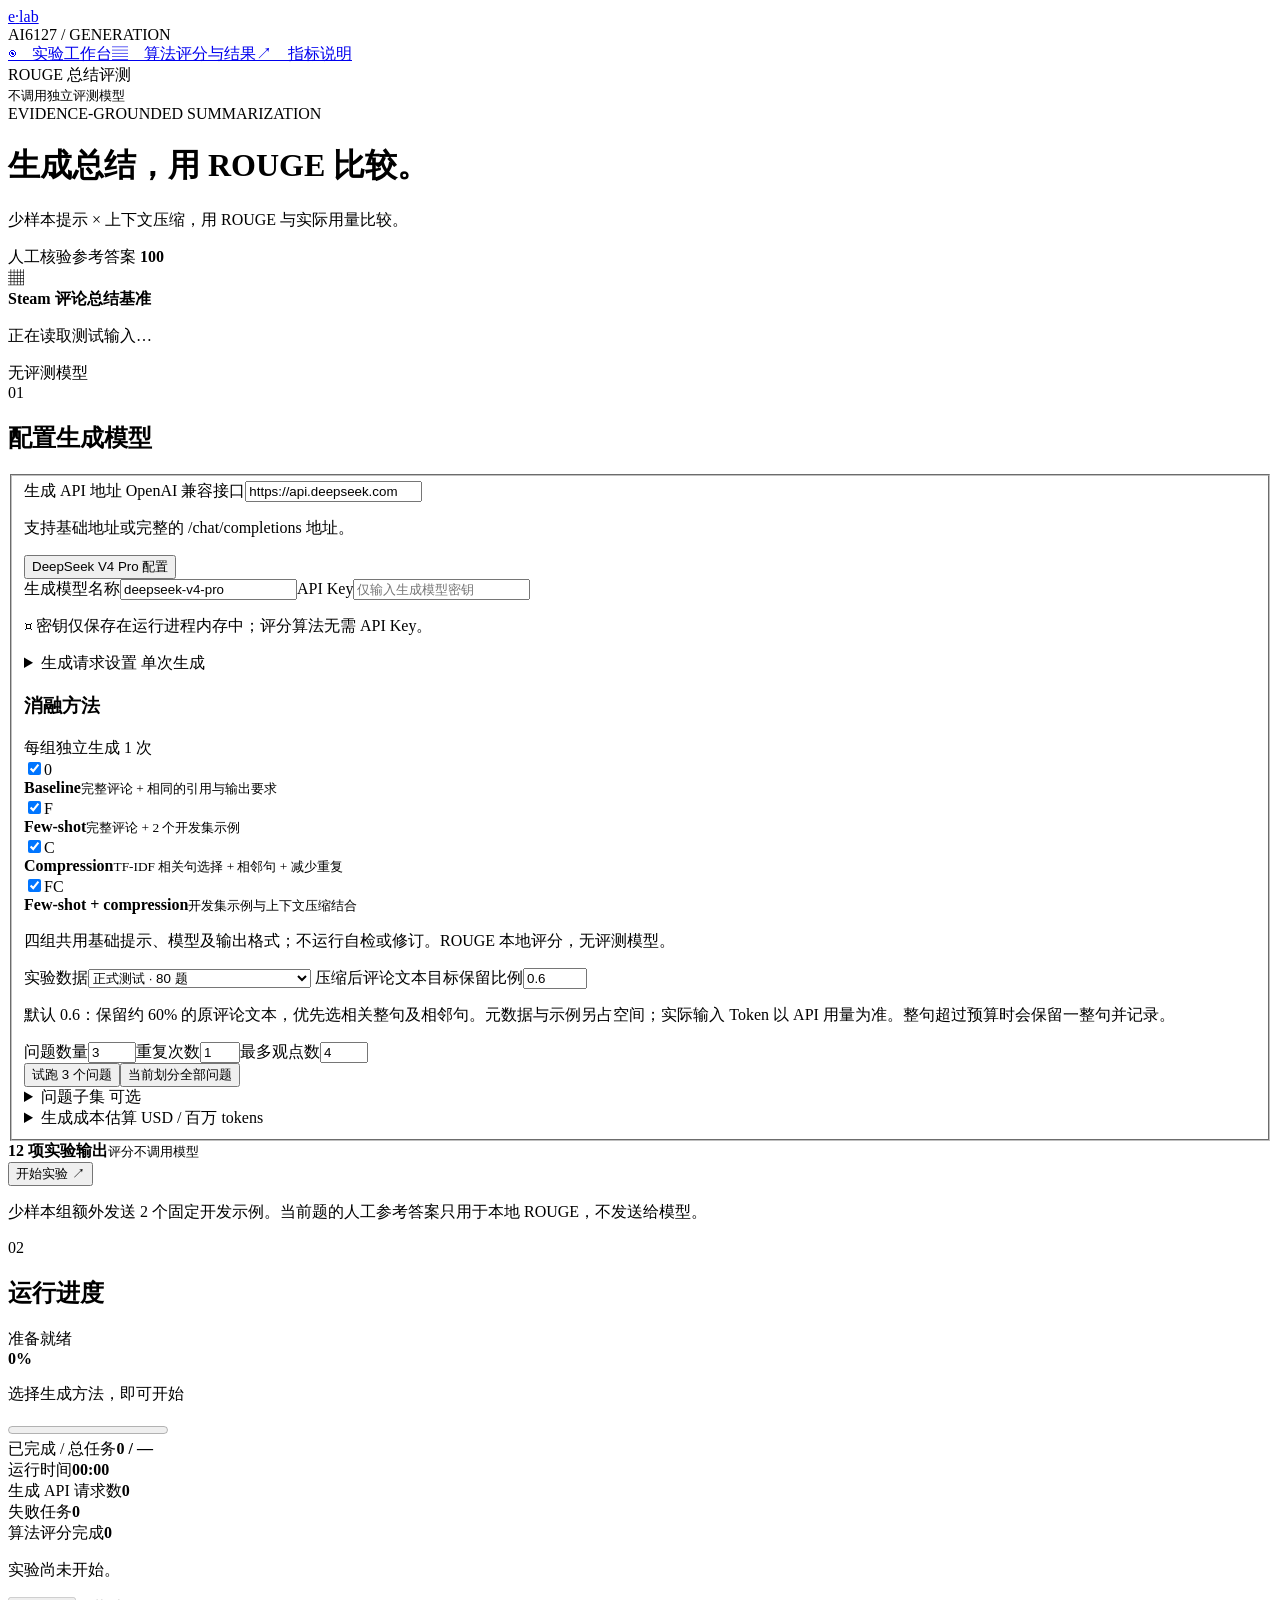
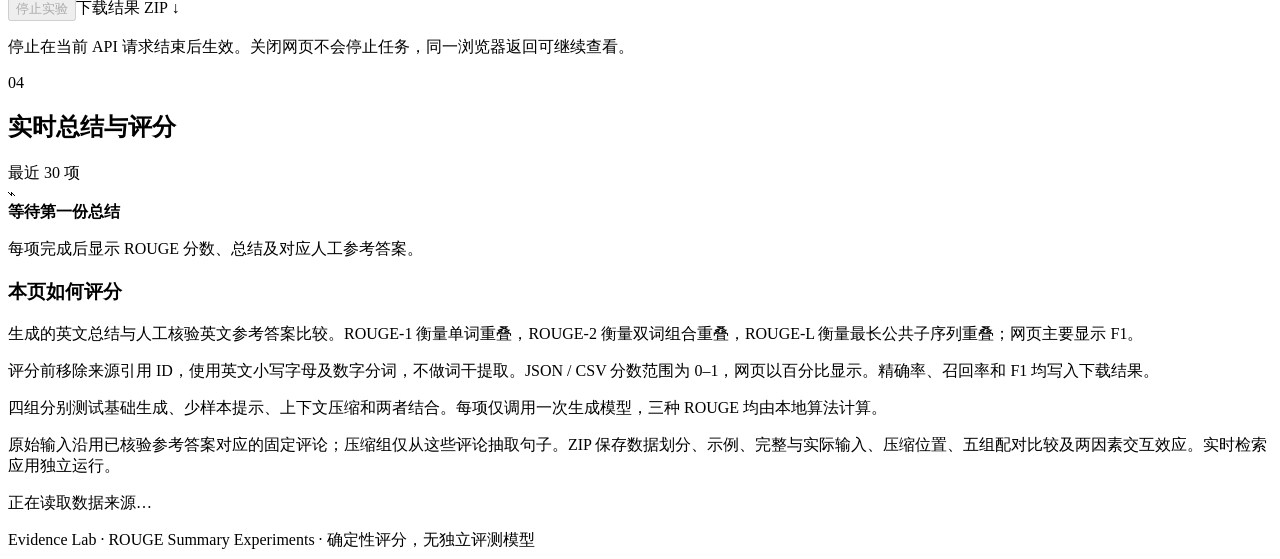
==== commit 7f4537d3: "Replace web self-check study with few-shot and context-compression ablation" ====
--- a/web/index.html
+++ b/web/index.html
@@ -3,7 +3,7 @@
 <head><meta charset="utf-8"><meta name="viewport" content="width=device-width,initial-scale=1"><title>Evidence Lab · ROUGE 总结实验</title><link rel="stylesheet" href="/style.css"><script src="/app.js" defer></script></head>
 <body><div class="shell">
 <aside><a class="brand" href="/">e<span>·</span>lab</a><div class="project">AI6127 / GENERATION</div><nav><a class="active" href="#workspace">◉　实验工作台</a><a href="#results">▤　算法评分与结果</a><a href="#notes">↗　指标说明</a></nav><div class="aside-foot"><span class="dot"></span> ROUGE 总结评测<br><small>不调用独立评测模型</small></div></aside>
-<main id="workspace"><header><div class="eyebrow">EVIDENCE-GROUNDED SUMMARIZATION</div><div class="headline"><div><h1>生成总结，用 ROUGE 比较。</h1><p>同一批评论、100 条人工参考答案，本地计算 ROUGE-1 / 2 / L。</p></div><span class="badge">人工核验参考答案 <b>100</b></span></div></header>
+<main id="workspace"><header><div class="eyebrow">EVIDENCE-GROUNDED SUMMARIZATION</div><div class="headline"><div><h1>生成总结，用 ROUGE 比较。</h1><p>少样本提示 × 上下文压缩，用 ROUGE 与实际用量比较。</p></div><span class="badge">人工核验参考答案 <b>100</b></span></div></header>
 <div class="dataset-banner"><div class="dataset-icon">▦</div><div><strong>Steam 评论总结基准</strong><p id="dataset-info">正在读取测试输入…</p></div><span class="pill">无评测模型</span></div>
 <div id="alert" role="alert" hidden></div><div class="grid">
 <section class="panel config"><div class="section-head"><span class="step">01</span><h2>配置生成模型</h2></div>
@@ -12,24 +12,27 @@
 <div class="presets"><button type="button" id="deepseek-preset">DeepSeek V4 Pro 配置</button></div>
 <div class="two"><label>生成模型名称<input id="model" value="deepseek-v4-pro" required maxlength="200"></label><label>API Key<input id="api-key" type="password" autocomplete="off" placeholder="仅输入生成模型密钥" required></label></div>
 <p class="privacy">⌑ 密钥仅保存在运行进程内存中；评分算法无需 API Key。</p>
-<details><summary>生成请求设置 <span>生成与自检</span></summary><label>思考模式<select id="thinking"><option value="auto">自动：官方 DeepSeek / 阿里云 Qwen3 关闭思考</option><option value="disabled">显式关闭思考</option><option value="enabled">显式开启思考</option></select></label><div class="two"><label>最大输出 tokens<input id="max-output-tokens" type="number" min="256" max="131072" value="8192"></label><label>超时（秒）<input id="timeout" type="number" min="10" max="600" value="180"></label></div></details>
-<div class="divider"></div><div class="label-row"><h3>生成方法</h3><span>B / C / D 共用初始草稿</span></div>
+<details><summary>生成请求设置 <span>单次生成</span></summary><label>思考模式<select id="thinking"><option value="auto">自动：官方 DeepSeek / 阿里云 Qwen3 关闭思考</option><option value="disabled">显式关闭思考</option><option value="enabled">显式开启思考</option></select></label><div class="two"><label>最大输出 tokens<input id="max-output-tokens" type="number" min="256" max="131072" value="8192"></label><label>超时（秒）<input id="timeout" type="number" min="10" max="600" value="180"></label></div></details>
+<div class="divider"></div><div class="label-row"><h3>消融方法</h3><span>每组独立生成 1 次</span></div>
 <div class="arms">
-<label class="arm"><input type="checkbox" name="arm" value="baseline" checked><span class="arm-letter">A</span><div><strong>Cited generation</strong><small>基于评论总结 + 来源引用</small></div></label>
-<label class="arm"><input type="checkbox" name="arm" value="improved" checked><span class="arm-letter">B</span><div><strong>Evidence quotes</strong><small>增加精确支持摘录</small></div></label>
-<label class="arm"><input type="checkbox" name="arm" value="verify_delete" checked><span class="arm-letter">C</span><div><strong>Verify & delete</strong><small>生成模型自检后删除</small></div></label>
-<label class="arm"><input type="checkbox" name="arm" value="verify_revise" checked><span class="arm-letter">D</span><div><strong>Verify & revise</strong><small>生成模型修订后复检</small></div></label></div>
-<p class="hint">最终评分为本地 ROUGE，无需评测模型。C/D 的额外自检仍使用生成模型，会增加生成调用。</p>
-<div class="three"><label>问题数量<input id="limit" type="number" min="1" max="100" value="3"></label><label>重复次数<input id="repeats" type="number" min="1" max="5" value="1"></label><label>最多观点数<input id="max-claims" type="number" min="1" max="12" value="4"></label></div>
-<div class="presets"><button type="button" id="smoke-preset">试跑 3 个问题</button><button type="button" id="full-preset">全部 100 个问题</button></div>
-<details><summary>问题子集 <span>可选</span></summary><label>上传原基准问题的 JSONL 子集<input id="dataset-file" type="file" accept=".jsonl,application/json,text/plain"></label><p class="hint">只接受现有 100 题中问题、评论及元数据保持一致的子集。不上传则使用已内置的测试题及对应人工参考答案。</p></details>
+<label class="arm"><input type="checkbox" name="arm" value="baseline" checked><span class="arm-letter">0</span><div><strong>Baseline</strong><small>完整评论 + 相同的引用与输出要求</small></div></label>
+<label class="arm"><input type="checkbox" name="arm" value="few_shot" checked><span class="arm-letter">F</span><div><strong>Few-shot</strong><small>完整评论 + 2 个开发集示例</small></div></label>
+<label class="arm"><input type="checkbox" name="arm" value="compressed" checked><span class="arm-letter">C</span><div><strong>Compression</strong><small>TF-IDF 相关句选择 + 相邻句 + 减少重复</small></div></label>
+<label class="arm"><input type="checkbox" name="arm" value="combined" checked><span class="arm-letter">FC</span><div><strong>Few-shot + compression</strong><small>开发集示例与上下文压缩结合</small></div></label></div>
+<p class="hint">四组共用基础提示、模型及输出格式；不运行自检或修订。ROUGE 本地评分，无评测模型。</p>
+<label>实验数据<select id="split"><option value="test">正式测试 · 80 题</option><option value="development">开发调参 · 18 题（另 2 题作示例）</option></select></label>
+<label>压缩后评论文本目标保留比例<input id="compression-ratio" type="number" min="0.2" max="1" step="0.05" value="0.6"></label>
+<p class="hint">默认 0.6：保留约 60% 的原评论文本，优先选相关整句及相邻句。元数据与示例另占空间；实际输入 Token 以 API 用量为准。整句超过预算时会保留一整句并记录。</p>
+<div class="three"><label>问题数量<input id="limit" type="number" min="1" max="80" value="3"></label><label>重复次数<input id="repeats" type="number" min="1" max="5" value="1"></label><label>最多观点数<input id="max-claims" type="number" min="1" max="12" value="4"></label></div>
+<div class="presets"><button type="button" id="smoke-preset">试跑 3 个问题</button><button type="button" id="full-preset">当前划分全部问题</button></div>
+<details><summary>问题子集 <span>可选</span></summary><label>上传原基准问题的 JSONL 子集<input id="dataset-file" type="file" accept=".jsonl,application/json,text/plain"></label><p class="hint">只接受所选划分中问题、评论及元数据保持一致的子集；示例题不能作为测试题。不上传则使用内置题目。</p></details>
 <details><summary>生成成本估算 <span>USD / 百万 tokens</span></summary><div class="two"><label>输入价格<input id="input-price" type="number" min="0" step="any" placeholder="可留空"></label><label>输出价格<input id="output-price" type="number" min="0" step="any" placeholder="可留空"></label></div></details>
-</fieldset><div class="launch"><div><strong id="estimate">12 项实验输出</strong><small id="call-estimate">评分不调用模型</small></div><button type="submit" id="start">开始实验 ↗</button></div><p class="hint launch-hint">仅向指定生成服务发送问题、评论及来源元数据；人工参考答案只用于本地 ROUGE 评分，不发送给模型。</p></form></section>
+</fieldset><div class="launch"><div><strong id="estimate">12 项实验输出</strong><small id="call-estimate">评分不调用模型</small></div><button type="submit" id="start">开始实验 ↗</button></div><p class="hint launch-hint">少样本组额外发送 2 个固定开发示例。当前题的人工参考答案只用于本地 ROUGE，不发送给模型。</p></form></section>
 <div class="right-column" id="results">
 <section class="panel monitor"><div class="section-head"><span class="step">02</span><h2>运行进度</h2><span id="status" class="status">准备就绪</span></div><div class="progress-title"><strong id="percentage">0<span>%</span></strong><p id="stage">选择生成方法，即可开始</p></div><progress id="progress" value="0" max="100"></progress>
 <div class="stat-grid"><div><span>已完成 / 总任务</span><strong id="completed">0 / —</strong></div><div><span>运行时间</span><strong id="elapsed">00:00</strong></div><div><span>生成 API 请求数</span><strong id="api-calls">0</strong></div><div><span>失败任务</span><strong id="failed">0</strong></div><div><span>算法评分完成</span><strong id="scored">0</strong></div></div>
-<div class="monitor-actions"><button id="stop" disabled>停止实验</button><a id="download" class="download disabled" aria-disabled="true">下载结果 ZIP ↓</a></div><p class="hint">停止在当前 API 请求结束后生效。关闭网页不会停止任务，同一浏览器返回可继续查看。</p></section>
-<section class="panel" id="aggregate-panel" hidden><div class="section-head"><span class="step">03</span><h2>算法评分汇总</h2></div><div class="table-scroll"><table class="score-table"><thead><tr><th>方法</th><th>ROUGE-1 F1</th><th>ROUGE-2 F1</th><th>ROUGE-L F1</th></tr></thead><tbody id="aggregates"></tbody></table></div><p class="hint">表中为逐题 F1 的宏平均；下载 CSV 同时包含三种 ROUGE 的 Precision、Recall、F1 和有效样本数。</p></section>
+<p id="run-info" class="hint">实验尚未开始。</p><div class="monitor-actions"><button id="stop" disabled>停止实验</button><a id="download" class="download disabled" aria-disabled="true">下载结果 ZIP ↓</a></div><p class="hint">停止在当前 API 请求结束后生效。关闭网页不会停止任务，同一浏览器返回可继续查看。</p></section>
+<section class="panel" id="aggregate-panel" hidden><div class="section-head"><span class="step">03</span><h2>算法评分汇总</h2></div><div class="table-scroll"><table class="score-table"><thead><tr><th>方法</th><th>ROUGE-1 F1</th><th>ROUGE-2 F1</th><th>ROUGE-L F1</th><th>输入 Token</th><th>延迟 / 秒</th><th>文本保留</th></tr></thead><tbody id="aggregates"></tbody></table></div><p class="hint">表中为逐题 F1 的宏平均；下载 CSV 同时包含三种 ROUGE 的 Precision、Recall、F1、用量、成本和有效样本数。</p></section>
 <section class="panel activity"><div class="section-head"><span class="step">04</span><h2>实时总结与评分</h2><span class="muted">最近 30 项</span></div><div id="events" aria-live="polite"><div class="empty"><div>⌁</div><strong>等待第一份总结</strong><p>每项完成后显示 ROUGE 分数、总结及对应人工参考答案。</p></div></div></section>
-<section class="notes" id="notes"><h3>本页如何评分</h3><p>生成的英文总结与人工核验英文参考答案比较。ROUGE-1 衡量单词重叠，ROUGE-2 衡量双词组合重叠，ROUGE-L 衡量最长公共子序列重叠；网页主要显示 F1。</p><p>评分前移除来源引用 ID，使用英文小写字母及数字分词，不做词干提取。JSON / CSV 分数范围为 0–1，网页以百分比显示。精确率、召回率和 F1 均写入下载结果。</p><p>生成和自检保留 A–D 流程，不再要求输出事实 ID。三种 ROUGE 均由本地算法计算，不调用评测模型。</p><p>这轮使用与已核验参考答案匹配的完整固定评论，并提供票数和日期元数据；不自动删除历史更新段落。实时检索应用的游戏过滤与最新更新策略独立运行。</p><p id="source-status">正在读取数据来源…</p></section>
+<section class="notes" id="notes"><h3>本页如何评分</h3><p>生成的英文总结与人工核验英文参考答案比较。ROUGE-1 衡量单词重叠，ROUGE-2 衡量双词组合重叠，ROUGE-L 衡量最长公共子序列重叠；网页主要显示 F1。</p><p>评分前移除来源引用 ID，使用英文小写字母及数字分词，不做词干提取。JSON / CSV 分数范围为 0–1，网页以百分比显示。精确率、召回率和 F1 均写入下载结果。</p><p>四组分别测试基础生成、少样本提示、上下文压缩和两者结合。每项仅调用一次生成模型，三种 ROUGE 均由本地算法计算。</p><p>原始输入沿用已核验参考答案对应的固定评论；压缩组仅从这些评论抽取句子。ZIP 保存数据划分、示例、完整与实际输入、压缩位置、五组配对比较及两因素交互效应。实时检索应用独立运行。</p><p id="source-status">正在读取数据来源…</p></section>
 </div></div><footer>Evidence Lab <span>·</span> ROUGE Summary Experiments <span>·</span> 确定性评分，无独立评测模型</footer></main></div></body></html>
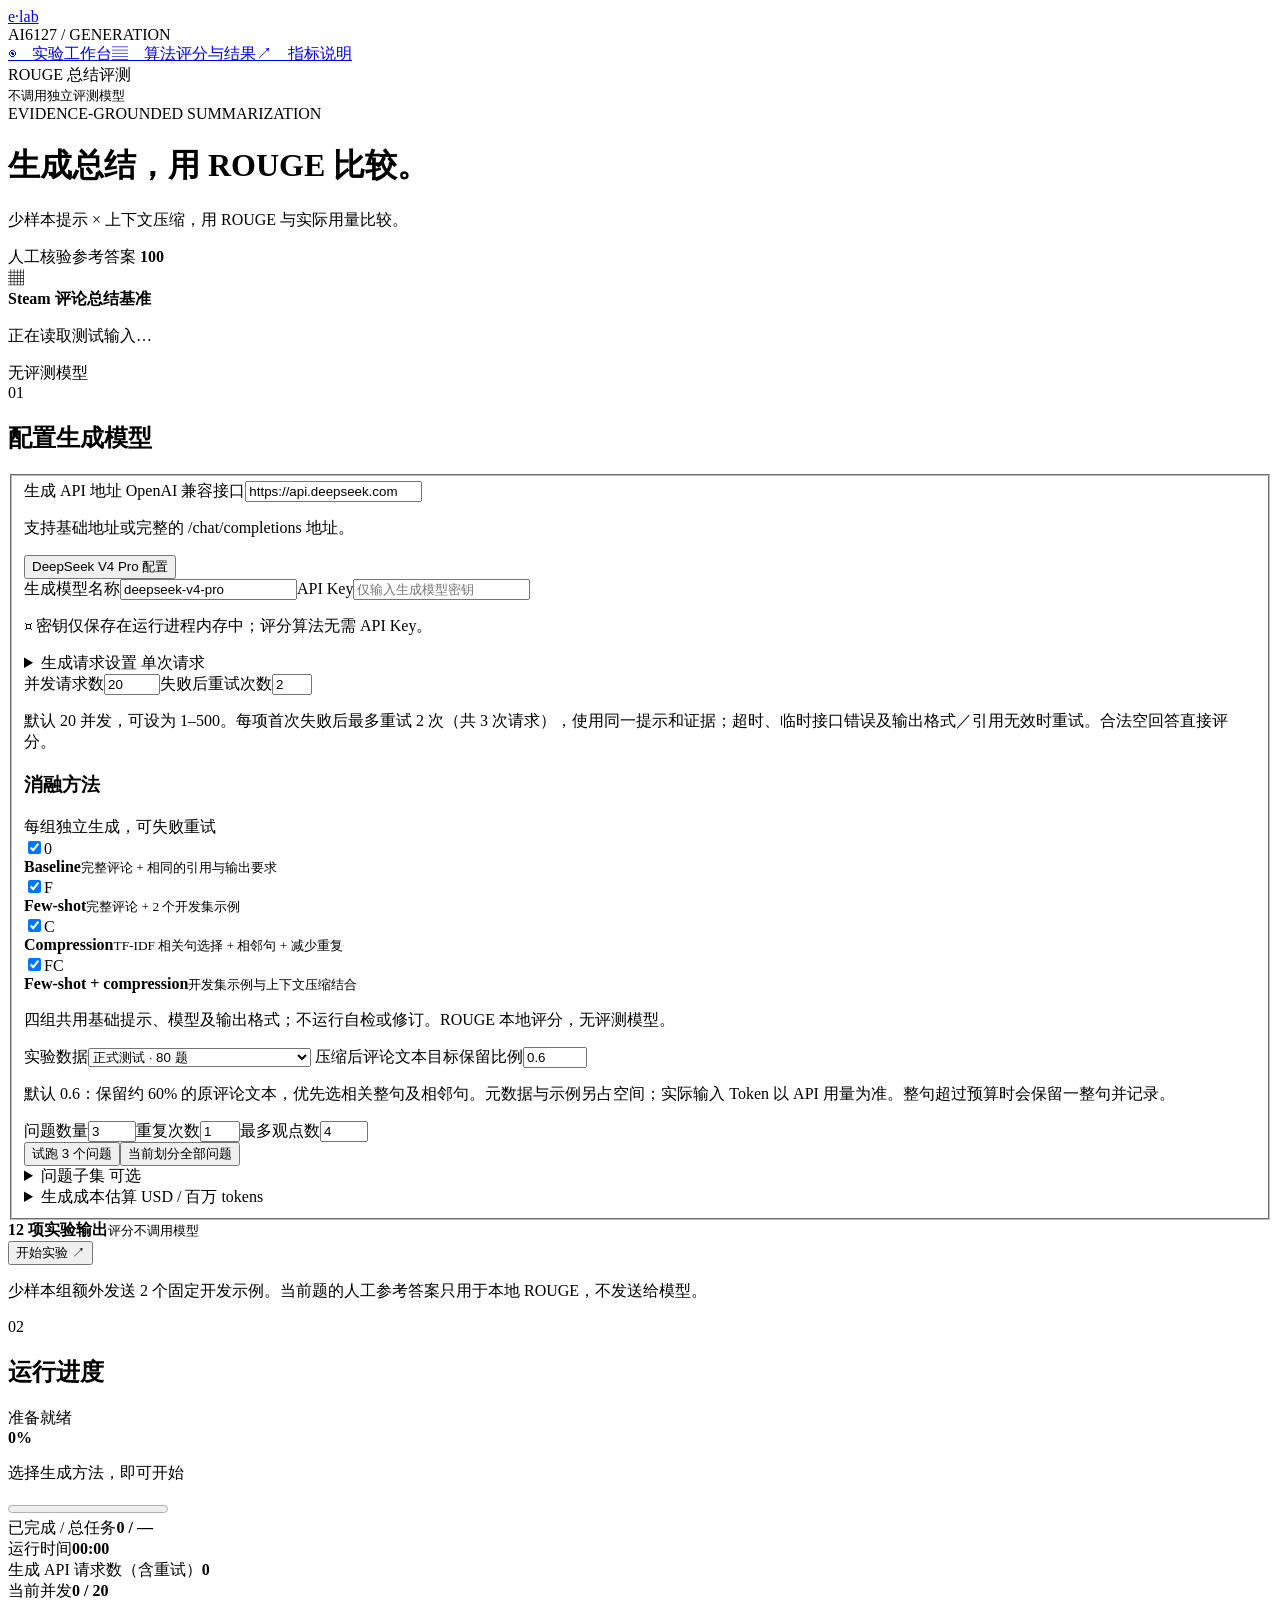
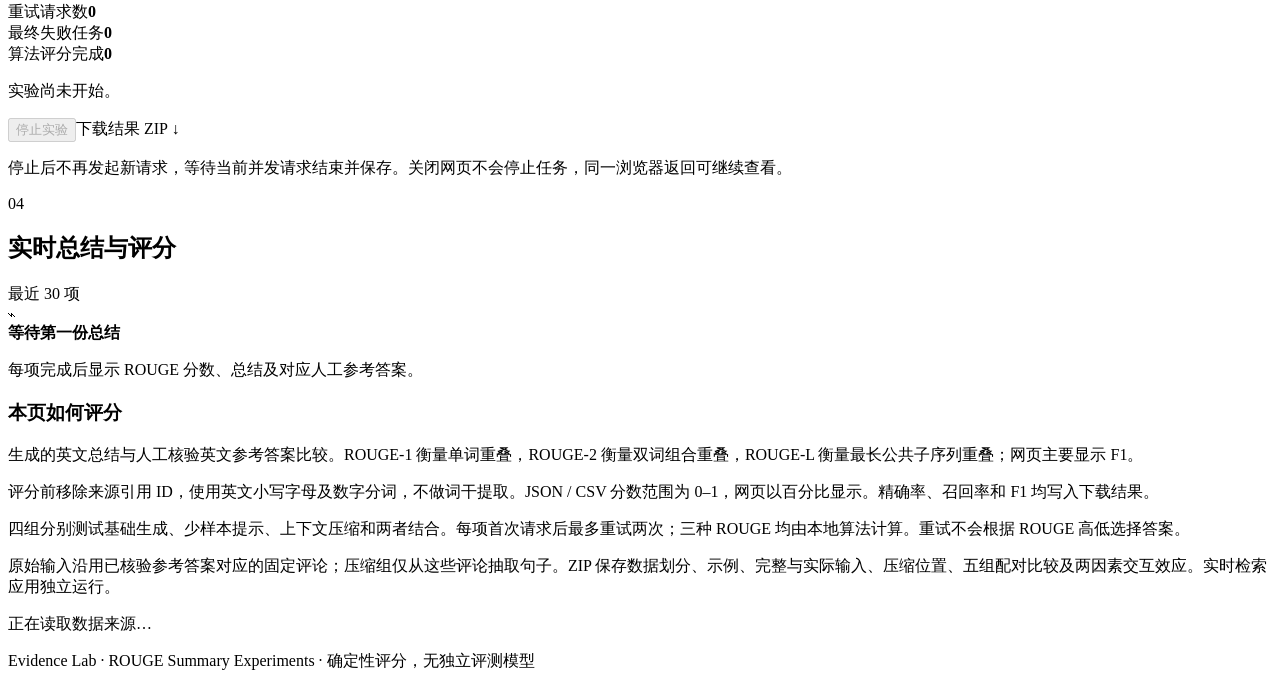
==== commit bee4d13a: "Add bounded concurrent experiments with two retries and attempt accounting" ====
--- a/web/index.html
+++ b/web/index.html
@@ -12,8 +12,10 @@
 <div class="presets"><button type="button" id="deepseek-preset">DeepSeek V4 Pro 配置</button></div>
 <div class="two"><label>生成模型名称<input id="model" value="deepseek-v4-pro" required maxlength="200"></label><label>API Key<input id="api-key" type="password" autocomplete="off" placeholder="仅输入生成模型密钥" required></label></div>
 <p class="privacy">⌑ 密钥仅保存在运行进程内存中；评分算法无需 API Key。</p>
-<details><summary>生成请求设置 <span>单次生成</span></summary><label>思考模式<select id="thinking"><option value="auto">自动：官方 DeepSeek / 阿里云 Qwen3 关闭思考</option><option value="disabled">显式关闭思考</option><option value="enabled">显式开启思考</option></select></label><div class="two"><label>最大输出 tokens<input id="max-output-tokens" type="number" min="256" max="131072" value="8192"></label><label>超时（秒）<input id="timeout" type="number" min="10" max="600" value="180"></label></div></details>
-<div class="divider"></div><div class="label-row"><h3>消融方法</h3><span>每组独立生成 1 次</span></div>
+<details><summary>生成请求设置 <span>单次请求</span></summary><label>思考模式<select id="thinking"><option value="auto">自动：官方 DeepSeek / 阿里云 Qwen3 关闭思考</option><option value="disabled">显式关闭思考</option><option value="enabled">显式开启思考</option></select></label><div class="two"><label>最大输出 tokens<input id="max-output-tokens" type="number" min="256" max="131072" value="8192"></label><label>超时（秒）<input id="timeout" type="number" min="10" max="600" value="180"></label></div></details>
+<div class="two"><label>并发请求数<input id="concurrency" type="number" min="1" max="500" value="20"></label><label>失败后重试次数<input id="max-retries" type="number" min="0" max="2" value="2"></label></div>
+<p class="hint">默认 20 并发，可设为 1–500。每项首次失败后最多重试 2 次（共 3 次请求），使用同一提示和证据；超时、临时接口错误及输出格式／引用无效时重试。合法空回答直接评分。</p>
+<div class="divider"></div><div class="label-row"><h3>消融方法</h3><span>每组独立生成，可失败重试</span></div>
 <div class="arms">
 <label class="arm"><input type="checkbox" name="arm" value="baseline" checked><span class="arm-letter">0</span><div><strong>Baseline</strong><small>完整评论 + 相同的引用与输出要求</small></div></label>
 <label class="arm"><input type="checkbox" name="arm" value="few_shot" checked><span class="arm-letter">F</span><div><strong>Few-shot</strong><small>完整评论 + 2 个开发集示例</small></div></label>
@@ -30,9 +32,9 @@
 </fieldset><div class="launch"><div><strong id="estimate">12 项实验输出</strong><small id="call-estimate">评分不调用模型</small></div><button type="submit" id="start">开始实验 ↗</button></div><p class="hint launch-hint">少样本组额外发送 2 个固定开发示例。当前题的人工参考答案只用于本地 ROUGE，不发送给模型。</p></form></section>
 <div class="right-column" id="results">
 <section class="panel monitor"><div class="section-head"><span class="step">02</span><h2>运行进度</h2><span id="status" class="status">准备就绪</span></div><div class="progress-title"><strong id="percentage">0<span>%</span></strong><p id="stage">选择生成方法，即可开始</p></div><progress id="progress" value="0" max="100"></progress>
-<div class="stat-grid"><div><span>已完成 / 总任务</span><strong id="completed">0 / —</strong></div><div><span>运行时间</span><strong id="elapsed">00:00</strong></div><div><span>生成 API 请求数</span><strong id="api-calls">0</strong></div><div><span>失败任务</span><strong id="failed">0</strong></div><div><span>算法评分完成</span><strong id="scored">0</strong></div></div>
-<p id="run-info" class="hint">实验尚未开始。</p><div class="monitor-actions"><button id="stop" disabled>停止实验</button><a id="download" class="download disabled" aria-disabled="true">下载结果 ZIP ↓</a></div><p class="hint">停止在当前 API 请求结束后生效。关闭网页不会停止任务，同一浏览器返回可继续查看。</p></section>
-<section class="panel" id="aggregate-panel" hidden><div class="section-head"><span class="step">03</span><h2>算法评分汇总</h2></div><div class="table-scroll"><table class="score-table"><thead><tr><th>方法</th><th>ROUGE-1 F1</th><th>ROUGE-2 F1</th><th>ROUGE-L F1</th><th>输入 Token</th><th>延迟 / 秒</th><th>文本保留</th></tr></thead><tbody id="aggregates"></tbody></table></div><p class="hint">表中为逐题 F1 的宏平均；下载 CSV 同时包含三种 ROUGE 的 Precision、Recall、F1、用量、成本和有效样本数。</p></section>
+<div class="stat-grid"><div><span>已完成 / 总任务</span><strong id="completed">0 / —</strong></div><div><span>运行时间</span><strong id="elapsed">00:00</strong></div><div><span>生成 API 请求数（含重试）</span><strong id="api-calls">0</strong></div><div><span>当前并发</span><strong id="active-requests">0 / 20</strong></div><div><span>重试请求数</span><strong id="retry-requests">0</strong></div><div><span>最终失败任务</span><strong id="failed">0</strong></div><div><span>算法评分完成</span><strong id="scored">0</strong></div></div>
+<p id="run-info" class="hint">实验尚未开始。</p><div class="monitor-actions"><button id="stop" disabled>停止实验</button><a id="download" class="download disabled" aria-disabled="true">下载结果 ZIP ↓</a></div><p class="hint">停止后不再发起新请求，等待当前并发请求结束并保存。关闭网页不会停止任务，同一浏览器返回可继续查看。</p></section>
+<section class="panel" id="aggregate-panel" hidden><div class="section-head"><span class="step">03</span><h2>算法评分汇总</h2></div><div class="table-scroll"><table class="score-table"><thead><tr><th>方法</th><th>ROUGE-1 F1</th><th>ROUGE-2 F1</th><th>ROUGE-L F1</th><th>输入 Token</th><th>延迟 / 秒</th><th>文本保留</th></tr></thead><tbody id="aggregates"></tbody></table></div><p class="hint">表中为逐题 F1 的宏平均；下载 CSV 同时包含三种 ROUGE 的 Precision、Recall、F1、用量、成本、重试次数和有效样本数；延迟包含重试等待，Token 统计包含各次已返回用量。</p></section>
 <section class="panel activity"><div class="section-head"><span class="step">04</span><h2>实时总结与评分</h2><span class="muted">最近 30 项</span></div><div id="events" aria-live="polite"><div class="empty"><div>⌁</div><strong>等待第一份总结</strong><p>每项完成后显示 ROUGE 分数、总结及对应人工参考答案。</p></div></div></section>
-<section class="notes" id="notes"><h3>本页如何评分</h3><p>生成的英文总结与人工核验英文参考答案比较。ROUGE-1 衡量单词重叠，ROUGE-2 衡量双词组合重叠，ROUGE-L 衡量最长公共子序列重叠；网页主要显示 F1。</p><p>评分前移除来源引用 ID，使用英文小写字母及数字分词，不做词干提取。JSON / CSV 分数范围为 0–1，网页以百分比显示。精确率、召回率和 F1 均写入下载结果。</p><p>四组分别测试基础生成、少样本提示、上下文压缩和两者结合。每项仅调用一次生成模型，三种 ROUGE 均由本地算法计算。</p><p>原始输入沿用已核验参考答案对应的固定评论；压缩组仅从这些评论抽取句子。ZIP 保存数据划分、示例、完整与实际输入、压缩位置、五组配对比较及两因素交互效应。实时检索应用独立运行。</p><p id="source-status">正在读取数据来源…</p></section>
+<section class="notes" id="notes"><h3>本页如何评分</h3><p>生成的英文总结与人工核验英文参考答案比较。ROUGE-1 衡量单词重叠，ROUGE-2 衡量双词组合重叠，ROUGE-L 衡量最长公共子序列重叠；网页主要显示 F1。</p><p>评分前移除来源引用 ID，使用英文小写字母及数字分词，不做词干提取。JSON / CSV 分数范围为 0–1，网页以百分比显示。精确率、召回率和 F1 均写入下载结果。</p><p>四组分别测试基础生成、少样本提示、上下文压缩和两者结合。每项首次请求后最多重试两次；三种 ROUGE 均由本地算法计算。重试不会根据 ROUGE 高低选择答案。</p><p>原始输入沿用已核验参考答案对应的固定评论；压缩组仅从这些评论抽取句子。ZIP 保存数据划分、示例、完整与实际输入、压缩位置、五组配对比较及两因素交互效应。实时检索应用独立运行。</p><p id="source-status">正在读取数据来源…</p></section>
 </div></div><footer>Evidence Lab <span>·</span> ROUGE Summary Experiments <span>·</span> 确定性评分，无独立评测模型</footer></main></div></body></html>
